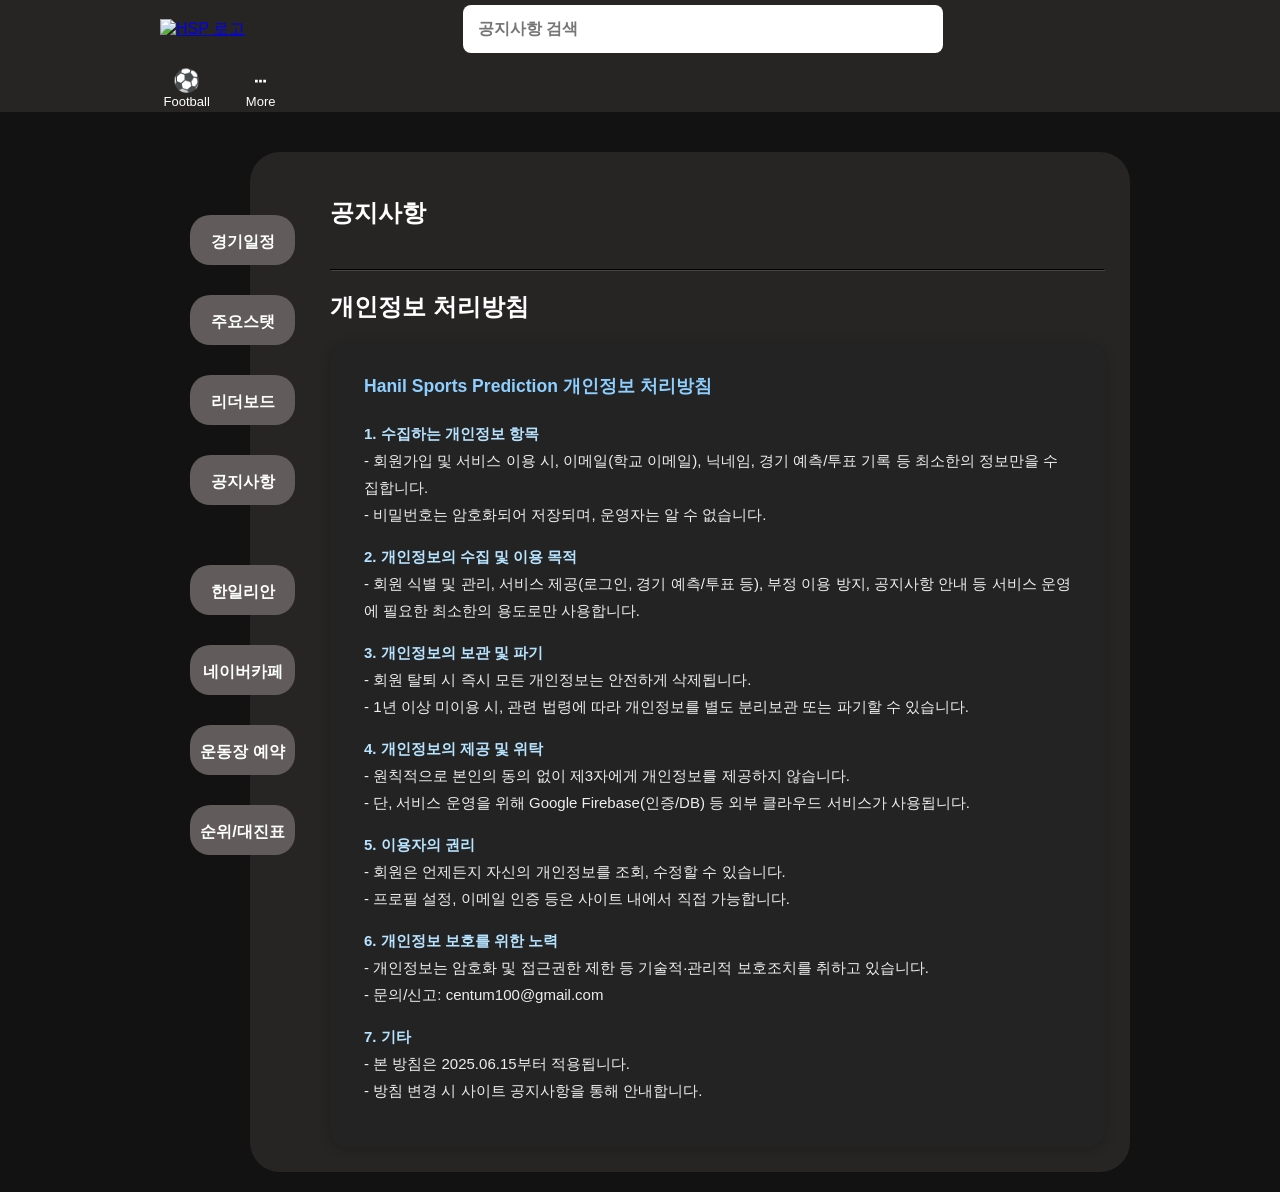
==== footer.html @ 28b59bea "Add files via upload" ====
<!DOCTYPE html>
<html lang="ko">
<head>
    <meta charset="UTF-8">
    <meta name="viewport" content="width=device-width, initial-scale=1.0">
    <title>Hanil Sports Prediction - 공지사항</title>
    <link rel="stylesheet" href="base.css">
    <link rel="stylesheet" href="matches.css">
    <link rel="stylesheet" href="features.css">
    <link rel="stylesheet" href="modal.css">
    <link rel="stylesheet" href="notice.css">
    <link rel="icon" href="https://i.imgur.com/Lu3D6Qb.png"/>
    
<!-- Firebase SDK CDN -->
<script type="module">
  import {
    initializeApp
  } from 'https://www.gstatic.com/firebasejs/10.7.1/firebase-app.js';
  
  import {
    getAuth, createUserWithEmailAndPassword, signInWithEmailAndPassword,
    signOut, onAuthStateChanged, updateProfile, sendEmailVerification,
    sendPasswordResetEmail 
  } from 'https://www.gstatic.com/firebasejs/10.7.1/firebase-auth.js';

  import {
    getFirestore,
    doc, setDoc, getDoc, onSnapshot,
    collection, query, where, getDocs
  } from 'https://www.gstatic.com/firebasejs/10.7.1/firebase-firestore.js';

  window.firebase = {
    initializeApp,
    getAuth,
    createUserWithEmailAndPassword,
    signInWithEmailAndPassword,
    signOut,
    onAuthStateChanged,
    sendEmailVerification,
    sendPasswordResetEmail, 
    updateProfile,
    getFirestore,
    doc,
    setDoc,
    getDoc,
    collection,
    query,
    where,
    getDocs,
    onSnapshot
  };
</script>
</head>
    
<body>
    <header class="navbar">
        <a href="index.html" class="logo">
            <img src="https://i.imgur.com/2cOnCSN.png" alt="HSP 로고" class="logo-img">
        </a>
        <div class="navbar-center">
            <button id="adminWriteBtn" class="admin-write-btn">공지 작성</button>
            <input type="text" class="search-bar" placeholder="공지사항 검색">
            <div id="profile-box"></div>
        </div>
    </header>

    <nav class="sports-navbar">
        <a class="sports-link" href="index.html">
            <span class="sports-icon">⚽</span>
            Football
        </a>
        <a class="sports-link" href="#" id="moreLink">
            <span class="sports-icon">⋯</span>
            More
        </a>
    </nav>

    <div id="moreModal" class="modal">
        <div class="modal-content">
            <span class="close" id="closeMoreModal">&times;</span>
            <p>더 많은 종목을 추가할 예정입니다</p>
        </div>
    </div>

    <div class="sidebar_1">
        <a href="schedule.html"><h3>경기일정</h3></a>
    </div>

    <div class="sidebar_2">
        <a href="stats.html"><h3>주요스탯</h3></a>
    </div>

    <div class="sidebar_3">
        <a href="leaderboard.html"><h3>리더보드</h3></a>
    </div>

    <div class="sidebar_4">
        <a href="notice.html"><h3>공지사항</h3></a>
    </div>

    <div class="sidebar_5">
        <a href="https://www.hanilians.xyz/"><h3>한일리안</h3></a>
    </div>

    <div class="sidebar_6">
        <a href="https://cafe.naver.com/browns28nd"><h3>네이버카페</h3></a>
    </div>

    <div class="sidebar_7">
        <a href="https://docs.google.com/spreadsheets/d/1R76vC2ENUroEGxSKp9Sx7zwIBLK0iId21OMkAElJoX0/edit?gid=0#gid=0"><h3>운동장 예약</h3></a>
    </div>

    <div class="sidebar_8">
        <a href="standing_table.html"><h3>순위/대진표</h3></a>
    </div>

    <main>
        <section class="main">
            <h2>공지사항</h2>
            <div class="notice-list" id="noticeList">
                <!-- 공지사항이 여기에 표시됩니다 -->
            </div>
            <hr>
            <h2 id="privacy-policy-title">개인정보 처리방침</h2>
            <div class="privacy-policy" id="privacyPolicy">
                <h3 style="color:#8ecfff;">Hanil Sports Prediction 개인정보 처리방침</h3>
                <p>
                    <strong>1. 수집하는 개인정보 항목</strong><br>
                    - 회원가입 및 서비스 이용 시, 이메일(학교 이메일), 닉네임, 경기 예측/투표 기록 등 최소한의 정보만을 수집합니다.<br>
                    - 비밀번호는 암호화되어 저장되며, 운영자는 알 수 없습니다.
                </p>
                <p>
                    <strong>2. 개인정보의 수집 및 이용 목적</strong><br>
                    - 회원 식별 및 관리, 서비스 제공(로그인, 경기 예측/투표 등), 부정 이용 방지, 공지사항 안내 등 서비스 운영에 필요한 최소한의 용도로만 사용합니다.
                </p>
                <p>
                    <strong>3. 개인정보의 보관 및 파기</strong><br>
                    - 회원 탈퇴 시 즉시 모든 개인정보는 안전하게 삭제됩니다.<br>
                    - 1년 이상 미이용 시, 관련 법령에 따라 개인정보를 별도 분리보관 또는 파기할 수 있습니다.
                </p>
                <p>
                    <strong>4. 개인정보의 제공 및 위탁</strong><br>
                    - 원칙적으로 본인의 동의 없이 제3자에게 개인정보를 제공하지 않습니다.<br>
                    - 단, 서비스 운영을 위해 Google Firebase(인증/DB) 등 외부 클라우드 서비스가 사용됩니다.
                </p>
                <p>
                    <strong>5. 이용자의 권리</strong><br>
                    - 회원은 언제든지 자신의 개인정보를 조회, 수정할 수 있습니다.<br>
                    - 프로필 설정, 이메일 인증 등은 사이트 내에서 직접 가능합니다.
                </p>
                <p>
                    <strong>6. 개인정보 보호를 위한 노력</strong><br>
                    - 개인정보는 암호화 및 접근권한 제한 등 기술적·관리적 보호조치를 취하고 있습니다.<br>
                    - 문의/신고: centum100@gmail.com
                </p>
                <p>
                    <strong>7. 기타</strong><br>
                    - 본 방침은 2025.06.15부터 적용됩니다.<br>
                    - 방침 변경 시 사이트 공지사항을 통해 안내합니다.
                </p>
            </div>
        </section>
    </main>

      <!-- 로그인 모달 -->
    <div id="loginModal" class="auth-modal" style="display: none;">
       <div class="auth-modal-content">
         <span class="auth-modal-close" id="closeLoginModal">&times;</span>
         <h2 style="margin-bottom: 24px;">로그인</h2>
         <div class="auth-form">
           <input id="loginEmail" type="email" placeholder="아이디(이메일)" autocomplete="username" name="email" />
           <input id="loginPassword" type="password" placeholder="비밀번호" autocomplete="current-password" name="password" />
           <button id="doLogin" class="auth-btn login-btn" style="width: 100%; margin: 12px 0;">로그인</button>
         </div>
        <div style="display: flex; justify-content: space-between; margin-top: 10px;">
          <a href="#" id="openSignupLink" style="color: #2051ff; font-size: 15px; text-decoration: underline;">가입하기</a>
          <a href="#" id="openPasswordResetLink" style="color: #2051ff; font-size: 15px;">비밀번호를 잊어버리셨나요?</a>
        </div>
       </div>
    </div>

    <!-- 회원가입 모달 -->
    <div id="signupModal" class="auth-modal" style="display: none;">
       <div class="auth-modal-content">
         <span class="auth-modal-close" id="closeSignupModal">&times;</span>
         <h2 style="margin-bottom: 24px;">회원가입</h2>
         <div class="auth-form">
           <input id="signupEmail" type="email" placeholder="이메일 (@hanilgo.cnehs.kr)" name="email" />
           <input id="signupPassword" type="password" placeholder="비밀번호 (6자 이상)" name="password" />
           <button id="openProfileModalBtn" class="auth-btn signup-btn" style="width: 100%; margin: 12px 0;">다음</button>
         </div>
         <div style="display: flex; justify-content: flex-end; margin-top: 10px;">
           <a href="#" id="backToLoginLink" style="color: #2051ff; font-size: 15px; text-decoration: underline;">로그인으로 돌아가기</a>
         </div>
       </div>
    </div>

    <!-- 프로필 모달 (회원가입 완료용) -->
    <div id="profileModal" class="auth-modal" style="display: none;">
        <div class="auth-modal-content">
            <span class="auth-modal-close" id="closeProfileModal">&times;</span>
            <h2 style="margin-bottom: 24px;">프로필 설정</h2>
            <div class="auth-form">
                <p style="color: #666; margin-bottom: 16px; font-size: 14px;">
                    닉네임을 설정해주세요. (2-20자)
                </p>
                <input id="nickname" type="text" placeholder="닉네임 입력" maxlength="20" />
                
                <!-- 버튼들 -->
                <div class="modal-buttons" style="display: flex; gap: 10px; margin-top: 20px;">
                    <button id="saveProfileBtn" class="auth-btn" style="flex: 1;">저장하고 가입</button>
                    <button id="checkVerificationBtn" class="auth-btn" style="flex: 1; display: none;">이메일 인증 확인</button>
                </div>
            </div>
        </div>
    </div>

    <!-- 비밀번호 재설정 모달 -->
    <div id="passwordResetModal" class="auth-modal" style="display: none;">
      <div class="auth-modal-content">
        <span class="auth-modal-close" id="closePasswordResetModal">&times;</span>
        <h2 style="margin-bottom: 24px;">비밀번호 재설정</h2>
        <div class="auth-form" id="passwordResetForm">
          <p style="color: #666; margin-bottom: 16px; font-size: 14px;">
            가입할 때 사용한 이메일 주소를 입력하면 비밀번호 재설정 링크를 보내드립니다.
          </p>
          <input id="resetEmail" type="email" placeholder="이메일 주소 입력" name="resetEmail" />
          <button id="sendResetEmailBtn" class="auth-btn" style="width: 100%; margin: 12px 0;">
            비밀번호 재설정 이메일 보내기
          </button>
        </div>
        <div style="display: flex; justify-content: flex-end; margin-top: 10px;">
          <a href="#" id="backToLoginFromReset" style="color: #2051ff; font-size: 15px; text-decoration: underline;">로그인으로 돌아가기</a>
        </div>
      </div>
    </div>

    <!-- 닉네임 변경 모달 -->
    <div id="profileEditModal" class="profile-edit-modal" style="display: none;">
        <div class="profile-edit-modal-content">
            <span class="profile-edit-modal-close" id="closeProfileEditModal">&times;</span>
            <h2>프로필 편집</h2>
            
            <!-- 현재 프로필 정보 표시 -->
            <div class="current-profile-info">
                <img id="currentProfileImage" src="" alt="현재 프로필 이미지">
                <div class="current-nickname" id="currentNickname"></div>
                <div class="current-email" id="currentEmail"></div>
            </div>
            
            <!-- 편집 폼 -->
            <div class="edit-form">
                <label for="newNickname">새 닉네임</label>
                <input 
                    id="newNickname" 
                    type="text" 
                    placeholder="새 닉네임 입력 (2-20자)" 
                    maxlength="20"
                />
                
                <div class="edit-buttons">
                    <button id="saveNicknameBtn" class="edit-btn save-btn">저장</button>
                    <button id="cancelEditBtn" class="edit-btn cancel-btn">취소</button>
                </div>
                
                <div id="editSuccessMessage" class="success-message" style="display: none;">
                    닉네임이 성공적으로 변경되었습니다!
                </div>
            </div>
        </div>
    </div>
            


    <!-- 스크립트는 Firebase SDK 로드 후에 실행 -->
    <script type="module" src="auth.js"></script>
    <script src="matchData.js"></script>
    <script src="script.js"></script>
    <script src="admin-controller.js"></script>
</body>
</html>
---- base.css ----
/* ============== 1. 기본 설정 ============== */
body {
  background-color: #121212;
  color: white;
  font-family: Arial, sans-serif;
  margin: 0;
  padding: 0;
}

/* ============== 2. 네비게이션 바 ============== */
.navbar {
  display: flex;
  justify-content: flex-start;
  align-items: center;
  padding: 5px 40px;
  background-color: #272424;
  border-radius: 1px;
  position: relative;
}

.logo-img {
  height: 60px;
  margin-right: 20px;
  vertical-align: middle;
  margin-left: 120px;
}

.navbar-center {
  display: flex;
  align-items: center;
  justify-content: center;
  flex: 1;
  gap: 100px; /* 원하면 조정 */
}

.search-bar {
  flex-grow: 1;
  min-width: 200px;
  max-width: 450px; /* 원하면 최대폭 제한 */
  padding: 15px;
  border-radius: 8px;
  border: none;
  font-weight: bold;
  font-size: 16px;
  margin: 0;
}

#profile-box {
  margin-left: 0;
}

@media (max-width: 1024px) {
  .navbar {
    padding: 5px 10px;
  }
  .logo-img {
    margin-right: 12px;
  }
  .navbar-center {
    gap: 30px;
  }
  .search-bar {
    width: 190px;
    font-size: 14px;
    padding: 10px;
  }
}
@media (max-width: 768px) {
  .navbar {
    flex-direction: column;
    align-items: stretch;
    padding: 5px;
    gap: 8px;
  }
  .navbar-center {
    justify-content: stretch;
    gap: 8px;
    width: 100%;
  }
  .search-bar {
    width: 100%;
    min-width: 0;
    margin-top: 0;
  }
}

/* ============== 3. 메인 레이아웃 ============== */
main {
  display: flex;
  padding: 40px 20px 20px 20px; /* 상단 패딩을 0으로 */
  gap: 20px;
  min-height: 750px;
}

/* ============== 4. 사이드바 영역 ============== */
.sidebar_1, .sidebar_2, .sidebar_3, .sidebar_4, .sidebar_5, .sidebar_6, .sidebar_7, .sidebar_8 {
  background-color: #615b5b;
  height: 50px;
  width: 105px;
  border-radius: 20px;
  text-align: center;
  line-height: 20px;
  font-size: 14px;
}

.sidebar_1 a, .sidebar_2 a, .sidebar_3 a, .sidebar_4 a, .sidebar_5 a, .sidebar_6 a, .sidebar_7 a, .sidebar_8 a {
  text-decoration: none;
  color: white;
}

.sidebar_1 {
  position: absolute;
  top: 215px;
  left: 190px;
}

.sidebar_1 a:hover, .sidebar_2 a:hover, .sidebar_3 a:hover, .sidebar_4 a:hover, .sidebar_5 a:hover, .sidebar_6 a:hover, .sidebar_7 a:hover, .sidebar_8 a:hover {
  color: #7699b6 ;
  text-decoration: underline;
}

.sidebar_2 {
  position: absolute;
  top: 295px;
  left: 190px;
}

.sidebar_3 {
  position: absolute;
  top: 375px;
  left:190px;
}

.sidebar_4 {
  position: absolute;
  top: 455px;
  left: 190px;
}

.sidebar_5 {
  position: absolute;
  top: 565px;
  left: 190px
}

.sidebar_6 {
  position: absolute;
  top: 645px;
  left: 190px;
}

.sidebar_7 {
  position: absolute;
  top: 725px;
  left:190px;
}

.sidebar_8 {
  position: absolute;
  top: 805px;
  left: 190px;
}


/* ============== 5. 메인 콘텐츠 영역 ============== */
.main {
  flex: 1;
  background-color: #272424;
  padding: 25px;
  border-radius: 30px;
  margin-right: 130px;
  margin-left: 230px;
  padding-left: 80px;
}

.main h2 {
  margin-bottom: 10px;
}

.main hr {
  margin: 10px 0 20px 0;
  border-color: #444;
}


/* ============== 18. 반응형 디자인 ============== */
@media (max-width: 1024px) {
  .search-bar {
    margin-left: 20px;
    margin-right: 150px;
  }
  
  main {
    flex-direction: column;
    margin-right: 0;
  }
  
}

@media (max-width: 768px) {
  .navbar {
    flex-wrap: wrap;
  }
  
  .logo {
    width: 100%;
    margin-bottom: 10px;
  }
  
  .search-bar {
    margin-left: 0;
    margin-right: 0;
    order: 2;
    width: 100%;
    margin-top: 10px;
  }
  
  .login, .logout, .add-match {
    position: static;
    margin-left: 10px;
  }
  
  
  main {
    margin-right: 0;
  }
  
  .match-score {
    flex-direction: column;
    gap: 20px;
  }
  
  .score-display {
    margin: 15px 0;
  }
}

/* ============== 19. 폰트 디자인 ============== */
.OtherService {
  font-weight: bold;
  font-style: italic;
  font-size: 14px;
}

.h_class {text-align: center;}

.arrow {
  display: inline-block; /* 줄바꿈 방지 */
  vertical-align: middle; /* 글자 기준 정렬 */
  width: 0;
  height: 0;
  margin-left: 6px; /* 간격 */
  border-top: 6px solid transparent;
  border-bottom: 6px solid transparent;
  border-left: 8px solid #aaa; /* 회색 화살표 */
}

/* ============== 기타 ============*/

.center-image {
  display: block;
  margin: 0 auto;
  }

  .sports-navbar {
    display: flex;
    align-items: flex-end;
    padding-left: 12vw;         /* ← 원하는 만큼 조정! */
    height: 54px;
    background-color: #272424;
    gap: 16px; 
  }
  .sports-navbar .sports-link {
    display: flex;
    flex-direction: column;
    align-items: center;
    text-decoration: none;
    color: #fff;
    font-size: 13px;
    padding: 8px 10px 3px 10px;
    position: relative;
    transition: background 0.2s;
    border-radius: 6px 6px 0 0;
  }
  .sports-navbar .sports-link:hover {
    background: #212f8d;
  }
  .sports-navbar .sports-icon {
    font-size: 22px;
  }

  .modal {
    display: none;
    position: fixed;
    z-index: 9999;
    left: 0; top: 0; width: 100vw; height: 100vh;
    background: rgba(0,0,0,0.4);
    font-weight: bold;
  }
  .modal-content {
    background: #fff;
    color: #222;
    margin: 15% auto;
    padding: 30px 40px;
    border-radius: 10px;
    width: 300px;
    text-align: center;
    position: relative;
    box-shadow: 0 2px 18px #0005;
  }
  .close {
    position: absolute;
    right: 18px;
    top: 8px;
    font-size: 22px;
    color: #888;
    cursor: pointer;
  }
/* ============== 20. 페이지네이션 ============== */
.pagination {
  display: flex;
  justify-content: space-between;
  align-items: center;
  gap: 60px;
  margin-bottom: 30px;
}

.pagination-btn {
  color: #2051ff;
  border: 1px solid #2051ff;
  background: white;
  border-radius: 6px;
  padding: 8px 16px;
  cursor: pointer;
  font-weight: bold;
  display: flex;
  align-items: center;
  gap: 8px;
  font-size: 16px;
  transition: background 0.2s;
}

.pagination-btn:disabled {
  color: #aaa;
  border-color: #aaa;
  cursor: not-allowed;
}

/* 테이블 표 */

/* 2x2 배치를 위한 추가 스타일 */
.group-tables {
  display: grid;
  grid-template-columns: repeat(2, 1fr);
  grid-template-rows: repeat(2, 1fr);
  gap: 40px 50px; /* 행, 열 간격 */
  justify-items: center;
  margin-top: 10px;
  width: 100%;
  max-width: 900px;
  margin-left: auto;
  margin-right: auto;
}
.group-table-container {
  min-width: 340px;
  min-height: 210px;
  background: #444;
  border-radius: 14px;
  padding: 18px 14px 10px 14px;
  box-shadow: 0 2px 10px rgba(30, 58, 138, 0.09);
  margin-bottom: 0;
  display: flex;
  flex-direction: column;
  justify-content: flex-start;
}

.group-table-container h3 {
  color: #3da5ff;
  text-align: center;
  margin-bottom: 8px;
  font-size: 19px;
  letter-spacing: 2px;
}

.group-table-container table {
  width: 100%;
  font-size: 15px;
  margin: 0;
  border-collapse: collapse;
  background: transparent;
}

.group-table-container th,
.group-table-container td {
  font-size: 15px;
  padding: 10px 6px;
  color: #fff;              
  text-align: center;
  background: transparent;
}

.group-table-container th {
  font-weight: bold;
  border-bottom: 2px solid #3da5ff;
  color: #3da5ff;
  background: transparent;
}

.group-table-container tr:not(:last-child) td {
  border-bottom: 1px solid #555;
}

/* 반응형: 모바일에서는 1열로 */
@media (max-width: 900px) {
  .group-tables {
    grid-template-columns: 1fr;
    grid-template-rows: none;
    gap: 28px 0;
  }
  .group-table-container {
    min-width: 0;
    width: 90vw;
    max-width: 420px;
  }
}

/* ============== bracket ============== */

.bracket-container {
  display: flex;
  gap: 40px;
  padding: 20px;
  background: #444;
  justify-content: center;
  border-radius: 30px;
}
.stage {
  min-width: 180px;
}
.stage-title {
  font-weight: bold;
  text-align: center;
  margin-bottom: 10px;
}
.match {
  background: #111111;
  border-radius: 8px;
  box-shadow: 0 2px 6px #0001;
  margin-bottom: 18px;
  padding: 6px 10px;
  min-height: 48px;
  display: flex;
  flex-direction: column;
  justify-content: center;
}
.team_table {
  display: flex;
  justify-content: space-between;
  align-items: center;
  font-size: 15px;
  margin: 2px 0;
}
.winner {
  font-weight: bold;
  color: #249e14;
}
.final {
  background: #ffe480;
  border-radius: 3px;
  padding: 1px 4px;
  display: inline-block;
  font-size: 13px;
  margin-top: 4px;
}
.final-match {
  border: 2px solid #ffd700;
}
.vs {
  text-align: center;
  font-weight: bold;
  margin: 5px 0;
}
.date-info {
  color: #888;
  font-size: 11px;
  margin-top: 2px;
  text-align: right;
}

/* */
.stage {
  position: relative;
}

.match_table {
  position: relative;
  margin-bottom: 30px;
  background-color: #2a2a2a;
  border-radius: 10px;
  padding: 15px;
  transition: all 0.3s ease;
  cursor: pointer;
}

.match_table:hover {
  background-color: #333;
  transform: translateY(-2px);
  box-shadow: 0 5px 15px rgba(0, 0, 0, 0.3);
}

/* 개인정보 처리방침 영역 스타일 (다크 모드 기본) */
.privacy-policy {
  background-color: #232323;
  color: #eee;
  padding: 28px 34px;
  border-radius: 18px;
  margin-top: 20px;
  max-width: 800px;
  font-size: 15px;
  line-height: 1.8;
  box-shadow: 0 2px 12px #0003;
}

.privacy-policy h3 {
  color: #8ecfff;
  margin-top: 0;
  margin-bottom: 18px;
}

.privacy-policy strong {
  color: #b6e3ff;
  font-weight: bold;
}

@media (max-width: 900px) {
  .privacy-policy {
    padding: 16px 8vw;
    font-size: 14px;
  }
}

@media (max-width: 600px) {
  .privacy-policy {
    padding: 10px 2vw;
    border-radius: 10px;
    font-size: 13px;
  }
  .privacy-policy h3 {
    font-size: 17px;
  }
}

/* 라이트 모드 지원 */
body.light-mode .privacy-policy {
  background-color: #f9fafd;
  color: #222;
  box-shadow: 0 2px 14px #b3d2ff33;
  border: 1px solid #ddefff;
}

body.light-mode .privacy-policy h3 {
  color: #2051ff;
}

body.light-mode .privacy-policy strong {
  color: #2051ff;
}

/* 푸터 스타일 (개인정보 처리방침 링크만!) */
.custom-footer {
  width: 100%;
  margin: 0 auto;
  padding: 26px 0 14px 0;
  background: none;
  text-align: center;
  font-size: 15px;
  box-sizing: border-box;
}

.footer-link {
  color: #4e4b4b;
  font-weight: 600;
  text-decoration: none;
  transition: color .18s;
  cursor: pointer;
  font-family: 'Pretendard', 'Arial', sans-serif;
}

.footer-link:hover,
.footer-link:focus {
  color: #1e45f1;
  text-decoration: underline;
}

@media (max-width: 600px) {
  .custom-footer {
    font-size: 13px;
    padding: 13px 0 7px 0;
  }
}

/* 라이트 모드 지원 */
body.light-mode .custom-footer {
  background: none;
}

body.light-mode .footer-link {
  color: #333;
}

body.light-mode .footer-link:hover,
body.light-mode .footer-link:focus {
  color: #2051ff;
}

/* --- 기존 스타일 유지 --- */

/* --------- 탭 영역 --------- */
.tab-container {
  margin-top: 28px;
}
.tabs {
  display: flex;
  gap: 10px;
  border-bottom: 2px solid #444;
}
body.light-mode .tabs { border-bottom: 2px solid #b8d1fa; }
.tab {
  padding: 10px 24px;
  cursor: pointer;
  font-weight: bold;
  color: #a8b8d8;
  border-radius: 10px 10px 0 0;
  background: none;
  border: none;
  transition: background 0.18s, color 0.18s;
}
.tab.active {
  color: #2051ff;
  background: #232a3c;
  border-bottom: 2px solid #2051ff;
}
body.light-mode .tab { color: #2051ff99; }
body.light-mode .tab.active {
  color: #2051ff;
  background: #f1f6ff;
  border-bottom: 2px solid #2051ff;
}
.tab-content {
  padding: 22px 0 0 0;
  display: none;
  animation: fadeInTab 0.5s;
}
.tab-content.active {
  display: block;
}
@keyframes fadeInTab {
  from { opacity: 0; transform: translateY(16px);}
  to { opacity: 1; transform: translateY(0);}
}

/* ============== 개선된 라인업 영역 ============== */

/* 라인업 전체 컨테이너 */
.lineup-field {
  position: relative;
  width: 100%;
  max-width: 900px; /* 더 넓게 */
  margin: 20px auto;
  padding: 0;
  background: linear-gradient(135deg, #1a2332 0%, #2d3748 100%);
  border-radius: 20px;
  border: 2px solid #4a5568;
  overflow: hidden;
  box-shadow: 0 8px 32px rgba(0, 0, 0, 0.3);
}

/* 라이트 모드 */
body.light-mode .lineup-field {
  background: linear-gradient(135deg, #f7fafc 0%, #edf2f7 100%);
  border: 2px solid #cbd5e0;
  box-shadow: 0 8px 32px rgba(0, 0, 0, 0.1);
}

/* 축구장 배경 패턴 */
.lineup-bg {
  position: absolute;
  top: 0;
  left: 0;
  width: 100%;
  height: 100%;
  background: 
    linear-gradient(90deg, transparent 49%, rgba(255,255,255,0.1) 50%, transparent 51%),
    radial-gradient(circle at 50% 50%, transparent 60px, rgba(255,255,255,0.05) 61px, transparent 62px);
  z-index: 1;
  pointer-events: none;
}

body.light-mode .lineup-bg {
  background: 
    linear-gradient(90deg, transparent 49%, rgba(0,0,0,0.05) 50%, transparent 51%),
    radial-gradient(circle at 50% 50%, transparent 60px, rgba(0,0,0,0.03) 61px, transparent 62px);
}

/* 팀별 라인업 컨테이너 */
.lineup-sides {
  position: relative;
  display: flex;
  justify-content: space-between;
  align-items: stretch;
  padding: 30px 20px;
  min-height: 350px; /* 높이 증가 */
  z-index: 2;
  gap: 80px; /* 적절한 간격 */
}

/* 각 팀 라인업 */
.lineup-team {
  flex: 1;
  max-width: 380px; /* 최대 너비 설정 */
  background: rgba(26, 32, 44, 0.85);
  backdrop-filter: blur(10px);
  border-radius: 16px;
  padding: 20px 16px;
  border: 1px solid rgba(255, 255, 255, 0.1);
  box-shadow: 0 4px 20px rgba(0, 0, 0, 0.2);
  transition: all 0.3s ease;
}

.lineup-team:hover {
  transform: translateY(-2px);
  box-shadow: 0 8px 30px rgba(0, 0, 0, 0.3);
}

body.light-mode .lineup-team {
  background: rgba(255, 255, 255, 0.9);
  border: 1px solid rgba(0, 0, 0, 0.1);
  box-shadow: 0 4px 20px rgba(0, 0, 0, 0.05);
}

body.light-mode .lineup-team:hover {
  box-shadow: 0 8px 30px rgba(0, 0, 0, 0.1);
}

/* 학년별 그룹 */
.lineup-group {
  display: flex;
  align-items: flex-start; /* 상단 정렬로 변경 */
  margin-bottom: 18px; /* 간격 조정 */
  gap: 12px;
  flex-wrap: wrap; /* 줄바꿈 허용 */
}

.lineup-group:last-child {
  margin-bottom: 0;
}

/* 포지션 라벨 (학년) */
.position-label {
  font-size: 13px;
  font-weight: bold;
  color: #63b3ed;
  padding: 6px 12px;
  background: rgba(99, 179, 237, 0.1);
  border-radius: 20px;
  text-align: center;
  border: 1px solid rgba(99, 179, 237, 0.3);
  letter-spacing: 0.5px;
  white-space: nowrap; /* 라벨 줄바꿈 방지 */
  flex-shrink: 0; /* 축소 방지 */
  min-width: 45px; /* 최소 너비 */
}

body.light-mode .position-label {
  color: #2b6cb0;
  background: rgba(43, 108, 176, 0.1);
  border: 1px solid rgba(43, 108, 176, 0.2);
}

/* 선수들 컨테이너 */
.players-container {
  display: grid;
  grid-template-columns: repeat(auto-fit, minmax(70px, 1fr)); /* 그리드 사용 */
  gap: 6px;
  flex: 1;
  max-width: 100%;
}

/* 7개 이상일 때 더 조밀하게 */
.players-container:has(.player:nth-child(7)) {
  grid-template-columns: repeat(auto-fit, minmax(60px, 1fr));
  gap: 4px;
}

/* 개별 선수 */
.player {
  background: linear-gradient(135deg, #4299e1 0%, #3182ce 100%);
  color: white;
  padding: 6px 10px; /* 패딩 축소 */
  border-radius: 20px; /* 모서리 덜 둥글게 */
  font-size: 12px; /* 폰트 크기 축소 */
  font-weight: 600;
  text-shadow: 0 1px 2px rgba(0, 0, 0, 0.2);
  box-shadow: 0 2px 8px rgba(66, 153, 225, 0.3);
  transition: all 0.2s ease;
  cursor: default;
  border: 1px solid rgba(255, 255, 255, 0.2);
  position: relative;
  overflow: hidden;
  text-align: center;
  white-space: nowrap; /* 텍스트 줄바꿈 방지 */
  text-overflow: ellipsis; /* 길면 ... 표시 */
  min-width: 0; /* flexbox에서 텍스트 축소 허용 */
}

.player::before {
  content: '';
  position: absolute;
  top: 0;
  left: -100%;
  width: 100%;
  height: 100%;
  background: linear-gradient(90deg, transparent, rgba(255,255,255,0.2), transparent);
  transition: left 0.5s ease;
}

.player:hover {
  transform: translateY(-1px);
  box-shadow: 0 4px 12px rgba(66, 153, 225, 0.4);
}

.player:hover::before {
  left: 100%;
}

body.light-mode .player {
  background: linear-gradient(135deg, #2b6cb0 0%, #2c5282 100%);
  box-shadow: 0 2px 8px rgba(43, 108, 176, 0.2);
}

body.light-mode .player:hover {
  box-shadow: 0 4px 12px rgba(43, 108, 176, 0.3);
}

/* VS 라벨 */
.vs-label {
  position: absolute;
  top: 50%;
  left: 50%;
  transform: translate(-50%, -50%);
  font-size: 24px;
  font-weight: bold;
  color: #e2e8f0;
  background: rgba(26, 32, 44, 0.9);
  padding: 12px 20px;
  border-radius: 50px;
  border: 2px solid #4a5568;
  box-shadow: 0 4px 20px rgba(0, 0, 0, 0.3);
  letter-spacing: 2px;
  z-index: 3;
  backdrop-filter: blur(10px);
}

body.light-mode .vs-label {
  color: #2d3748;
  background: rgba(255, 255, 255, 0.95);
  border: 2px solid #cbd5e0;
  box-shadow: 0 4px 20px rgba(0, 0, 0, 0.1);
}

/* 팀별 구분을 위한 추가 스타일 */
.lineup-team.lineup-home {
  border-left: 4px solid #48bb78;
}

.lineup-team.lineup-away {
  border-right: 4px solid #ed8936;
}

.lineup-home .position-label {
  color: #48bb78;
  background: rgba(72, 187, 120, 0.1);
  border-color: rgba(72, 187, 120, 0.3);
}

.lineup-away .position-label {
  color: #ed8936;
  background: rgba(237, 131, 54, 0.1);
  border-color: rgba(237, 131, 54, 0.3);
}

.lineup-home .player {
  background: linear-gradient(135deg, #48bb78 0%, #38a169 100%);
  box-shadow: 0 2px 8px rgba(72, 187, 120, 0.3);
}

.lineup-away .player {
  background: linear-gradient(135deg, #ed8936 0%, #dd6b20 100%);
  box-shadow: 0 2px 8px rgba(237, 131, 54, 0.3);
}

.lineup-home .player:hover {
  box-shadow: 0 4px 12px rgba(72, 187, 120, 0.4);
}

.lineup-away .player:hover {
  box-shadow: 0 4px 12px rgba(237, 131, 54, 0.4);
}

/* 반응형 디자인 */
@media (max-width: 1024px) {
  .lineup-field {
    max-width: 95vw;
  }
  
  .lineup-sides {
    gap: 60px;
    padding: 25px 15px;
  }
  
  .lineup-team {
    max-width: 350px;
    padding: 18px 14px;
  }
  
  .players-container {
    grid-template-columns: repeat(auto-fit, minmax(65px, 1fr));
  }
  
  .players-container:has(.player:nth-child(7)) {
    grid-template-columns: repeat(auto-fit, minmax(55px, 1fr));
  }
}

@media (max-width: 768px) {
  .lineup-field {
    margin: 15px auto;
    max-width: 95vw;
  }
  
  .lineup-sides {
    flex-direction: column;
    gap: 20px;
    padding: 20px 15px;
    min-height: auto;
  }
  
  .lineup-team {
    max-width: 100%;
    padding: 16px 12px;
  }
  
  .vs-label {
    position: static;
    transform: none;
    align-self: center;
    font-size: 20px;
    padding: 8px 16px;
    margin: 10px 0;
    z-index: 1;
  }
  
  .lineup-group {
    flex-direction: column;
    align-items: flex-start;
    gap: 8px;
  }
  
  .players-container {
    grid-template-columns: repeat(auto-fit, minmax(80px, 1fr));
    width: 100%;
  }
  
  .players-container:has(.player:nth-child(7)) {
    grid-template-columns: repeat(auto-fit, minmax(70px, 1fr));
  }
  
  .position-label {
    font-size: 13px;
    padding: 5px 10px;
  }
  
  .player {
    font-size: 12px;
    padding: 6px 8px;
  }
}

@media (max-width: 480px) {
  .lineup-sides {
    padding: 15px 10px;
  }
  
  .lineup-team {
    padding: 12px 8px;
  }
  
  .players-container {
    grid-template-columns: repeat(auto-fit, minmax(70px, 1fr));
    gap: 4px;
  }
  
  .players-container:has(.player:nth-child(7)) {
    grid-template-columns: repeat(auto-fit, minmax(60px, 1fr));
    gap: 3px;
  }
  
  .player {
    font-size: 11px;
    padding: 5px 6px;
  }
  
  .vs-label {
    font-size: 18px;
    padding: 6px 14px;
  }
}

/* 빈 라인업 처리 */
.lineup-group:empty::after {
  content: '선수 정보 없음';
  color: #a0aec0;
  font-style: italic;
  font-size: 12px;
  text-align: center;
  padding: 10px;
  background: rgba(160, 174, 192, 0.1);
  border-radius: 8px;
}

body.light-mode .lineup-group:empty::after {
  color: #718096;
  background: rgba(113, 128, 150, 0.1);
}

/* 채팅창 UI */
.chat-content {
  width: 100%;
  max-width: 480px;
  margin: 0 auto;
  padding: 8px 0;
}

.chat-messages {
  height: 210px;
  background: var(--chat-bg, #161d2a);
  border-radius: 16px;
  overflow-y: auto;
  padding: 16px 16px;
  font-size: 15px;
  margin-bottom: 10px;
  display: flex;
  flex-direction: column;
  gap: 8px;
  box-shadow: 0 2px 8px #0002;
  border: 1px solid var(--chat-border, #27357a);
  transition: background 0.2s, border-color 0.2s;
}
.chat-msg {
  background: var(--bubble-bg, #2e3545);
  color: var(--bubble-color, #fff);
  padding: 10px 16px 16px 16px;
  border-radius: 18px 18px 18px 4px;
  max-width: 80%;
  margin-bottom: 2px;
  display: flex;
  flex-direction: column;
  align-items: flex-start;
  align-self: flex-start;
  word-break: break-word;
  box-shadow: 0 2px 8px #0001;
  position: relative;
  font-size: 15px;
  gap: 2px;
  transition: background 0.15s, color 0.15s;
}

.chat-msg.me {
  --bubble-bg: #2051ff;
  --bubble-color: #fff;
  align-self: flex-end;
  border-radius: 18px 18px 4px 18px;
  background: var(--bubble-bg);
  color: var(--bubble-color);
}
/* 닉네임, 메시지, 시간 */
.chat-nick {
  font-size: 12px;
  color: #7abfff;
  font-weight: bold;
  margin-bottom: 1px;
  letter-spacing: 0.2px;
}
body.light-mode .chat-nick { color: #2051ff; }

.chat-text {
  font-size: 15px;
  word-break: break-all;
  margin-bottom: 2px;
}

.chat-time {
  font-size: 11px;
  color: #b1c4e7;
  align-self: flex-end;
  margin-top: 2px;
}
body.light-mode .chat-time { color: #5571a2; }
.chat-form {
  display: flex;
  gap: 7px;
}
.chat-form {
  display: flex;
  gap: 7px;
  align-items: center;
}
#chatInput {
  flex: 1;
  padding: 10px 12px;
  border-radius: 8px;
  border: 1.5px solid #345ece;
  font-size: 15px;
  outline: none;
  background: #232d42;
  color: #fff;
  transition: background 0.15s, border-color 0.15s, color 0.15s;
}
#chatInput:focus {
  border-color: #2051ff;
  background: #19223a;
}
body.light-mode #chatInput {
  background: #fafdff;
  color: #222;
  border: 1.5px solid #b8d1fa;
}
body.light-mode #chatInput:focus {
  border-color: #2051ff;
  background: #eaf3fe;
}
#sendChatBtn {
  background: #2051ff;
  color: #fff;
  border: none;
  border-radius: 8px;
  padding: 10px 20px;
  cursor: pointer;
  font-size: 15px;
  font-weight: bold;
  transition: background 0.18s;
  box-shadow: 0 2px 8px #2051ff22;
}
#sendChatBtn:hover {
  background: #1537a6;
}
body.light-mode #sendChatBtn {
  background: #2051ff;
  color: #fff;
  box-shadow: 0 2px 10px #b3d2ff33;
}
.chat-login-notice {
  margin-top: 10px;
  text-align: center;
}
.chat-login-notice .login-btn {
  background: #2051ff;
  color: #fff;
  border: none;
  border-radius: 8px;
  padding: 8px 18px;
  font-weight: 600;
  cursor: pointer;
  box-shadow: 0 2px 8px #2051ff22;
}

@media (max-width: 700px) {
  .tab-content, .chat-content, .lineup-field { padding: 0; }
  .lineup-bg { height: 140px; }
  .chat-messages { height: 120px; font-size: 13px; }
  .tabs .tab { font-size: 14px; padding: 7px 8px; }
  .lineup-team { min-width: 80px; padding: 7px 4px; }
}


body.light-mode .chat-messages {
  --chat-bg: #f7faff;
  --chat-border: #b8d1fa;
  background: var(--chat-bg);
  border: 1px solid var(--chat-border);
  box-shadow: 0 2px 16px #b3d2ff33;
}

/* 라이트 모드 버블 */
body.light-mode .chat-msg {
  --bubble-bg: #e7f0ff;
  --bubble-color: #222;
  border: 1px solid #c1d3f7;
}
body.light-mode .chat-msg.me {
  --bubble-bg: #2051ff;
  --bubble-color: #fff;
}

/* 상단 공지사항 개선된 스타일 */
.top-notice {
  position: relative;
  width: 100%;
  background-color: rgb(26,83,228);
  color: white;
  padding: 10px 20px;
  z-index: 100;
  display: flex;
  justify-content: center;    /* ★ 가운데 정렬 */
  align-items: center;
  font-size: 14px;
  box-sizing: border-box; /* 패딩 포함한 너비 계산 */
  min-height: 44px; /* 최소 높이 설정 */
  flex-wrap: wrap; /* 작은 화면에서 줄바꿈 허용 */
  gap: 10px; /* 요소 간 간격 */
}

.notice-message {
  flex: 1;
  min-width: 200px; /* 최소 너비 설정 */
  font-weight: bold;
  justify-content: center;    /* ★ 가운데 정렬 */
  text-align: center;         /* 텍스트 가운데 정렬 */
  gap: 10px;                  /* 간격을 줄임 */
}

.notice-message a {
  color: #ffd9d9;
  text-decoration: underline;
  margin-left: 8px;           /* 간격을 줄임 */
  white-space: nowrap; /* 링크 텍스트 줄바꿈 방지 */
}

.close-notice {
  background: none;
  border: none;
  color: white;
  cursor: pointer;
  font-weight: bold;
  font-size: 16px;
  padding: 5px 8px;
  border-radius: 3px;
  transition: background-color 0.2s;
  flex-shrink: 0; /* 축소 방지 */
  min-width: 40px; /* 최소 너비 보장 */
  height: 30px; /* 고정 높이 */
  display: flex;
  align-items: center;
  justify-content: center;
}

.close-notice:hover {
  background-color: rgba(255, 255, 255, 0.1);
}

/* 태블릿 크기 */
@media (max-width: 768px) {
  .top-notice {
    padding: 8px 15px;
    font-size: 13px;
  }
  
  .notice-message {
    min-width: 150px;
  }
  
  .close-notice {
    font-size: 14px;
    min-width: 35px;
    height: 28px;
  }
}

/* 모바일 크기 */
@media (max-width: 480px) {
  .top-notice {
    padding: 6px 10px;
    font-size: 12px;
    min-height: 40px;
  }
  
  .notice-message {
    min-width: 120px;
    line-height: 1.3;
  }
  
  .notice-message a {
    margin-left: 3px;
  }
  
  .close-notice {
    font-size: 14px;
    min-width: 32px;
    height: 26px;
    padding: 3px 6px;
  }
}

/* 매우 작은 화면 */
@media (max-width: 320px) {
  .top-notice {
    padding: 5px 8px;
    font-size: 11px;
    gap: 5px;
  }
  
  .notice-message {
    min-width: 100px;
  }
  
  .close-notice {
    font-size: 12px;
    min-width: 28px;
    height: 24px;
  }
}

.top-notice {
  background: linear-gradient(90deg, #3da5ff 0%, #2051ff 100%);
  color: #fff;
  padding: 18px 30px 16px 34px;
  border-radius: 0 0 18px 18px;
  margin-bottom: 24px;
  font-size: 17px;
  box-shadow: 0 6px 20px #13357c22;
  position: relative;
  display: flex;
  align-items: center;
  justify-content: center;
  z-index: 100;
}

.notice-message {
  display: flex;
  align-items: center;
  gap: 22px;
  font-weight: 500;
  letter-spacing: 0.2px;
}

.notice-message a {
  background: #fff;
  color: #2051ff;
  border-radius: 16px;
  padding: 7px 18px;
  font-size: 15.5px;
  font-weight: bold;
  margin-left: 18px;
  box-shadow: 0 1px 6px #1643a022;
  text-decoration: none;
  transition: background 0.15s, color 0.15s, box-shadow 0.2s;
  border: none;
  display: inline-block;
}

.notice-message a:hover,
.notice-message a:focus {
  background: #2051ff;
  color: #fff;
  box-shadow: 0 2px 12px #2051ff55;
  text-decoration: underline;
}

.top-notice .close-notice {
  margin-left: 16px;               /* 간격을 줄임 */
  background: none;
  border: none;
  color: #fff;
  font-size: 16.5px;
  font-weight: bold;
  cursor: pointer;
  padding: 7px 14px;
  border-radius: 8px;
  transition: background 0.12s, color 0.12s;
}

.top-notice .close-notice:hover,
.top-notice .close-notice:focus {
  background: #fff3;
  color: #ffe480;
}

/* 모바일 대응 */
@media (max-width: 600px) {
  .top-notice {
    font-size: 14.5px;
    padding: 11px 6vw 10px 6vw;
    border-radius: 0 0 12px 12px;
    flex-direction: column;
    gap: 8px;
  }
  .notice-message {
    flex-direction: column;
    gap: 8px;
    text-align: center;
  }
  .top-notice .close-notice {
    margin-left: 0;
    margin-top: 5px;
    font-size: 15px;
    padding: 6px 14px;
  }
  .notice-message a {
    margin-left: 0;
    padding: 6px 16px;
    font-size: 14.5px;
  }
}

/* 프로필 편집 모달 스타일 추가 */
.profile-image-container {
    position: relative;
    display: inline-block;
    width: 120px;
    height: 120px;
    border-radius: 50%;
    overflow: hidden;
    cursor: pointer;
}

.profile-image-container:hover .image-overlay {
    opacity: 1;
}

.image-overlay {
    position: absolute;
    top: 0;
    left: 0;
    right: 0;
    bottom: 0;
    background: rgba(0, 0, 0, 0.5);
    display: flex;
    align-items: center;
    justify-content: center;
    opacity: 0;
    transition: opacity 0.3s ease;
}

.change-image-btn {
    background: #2051ff;
    color: white;
    border: none;
    padding: 8px 12px;
    border-radius: 4px;
    font-size: 12px;
    cursor: pointer;
    transition: background 0.3s ease;
}

.change-image-btn:hover {
    background: #1840cc;
}

.image-preview {
    width: 100px;
    height: 100px;
    border-radius: 50%;
    object-fit: cover;
    margin: 10px 0;
    border: 2px solid #ddd;
}

.cancel-image-btn {
    background: #ff4757;
    color: white;
    border: none;
    padding: 6px 12px;
    border-radius: 4px;
    font-size: 12px;
    cursor: pointer;
    margin-left: 10px;
}

.cancel-image-btn:hover {
    background: #ff3742;
}

.upload-progress {
    margin: 15px 0;
    text-align: center;
}

.progress-bar {
    width: 100%;
    height: 6px;
    background: #f0f0f0;
    border-radius: 3px;
    overflow: hidden;
    margin-bottom: 5px;
}

.progress-fill {
    height: 100%;
    background: #2051ff;
    width: 0%;
    transition: width 0.3s ease;
    border-radius: 3px;
}

.progress-text {
    font-size: 12px;
    color: #666;
}

/* 현재 프로필 이미지 스타일 */
#currentProfileImage {
    width: 120px;
    height: 120px;
    border-radius: 50%;
    object-fit: cover;
}
---- matches.css ----
/* ============== 6. 경기 목록 스타일 ============== */
.match-list {
  display: flex;
  flex-direction: column;
  gap: 15px;
  margin-bottom: 20px;
}

.match {
  background-color: #2a2a2a;
  border-radius: 10px;
  padding: 15px;
  transition: all 0.3s ease;
  cursor: pointer;
}

.match:hover {
  background-color: #333;
  transform: translateY(-2px);
  box-shadow: 0 5px 15px rgba(0, 0, 0, 0.3);
}

.match-info {
  display: flex;
  flex-direction: column;
  gap: 10px;
}

.match-date {
  font-size: 14px;
  color: #999;
}

.match-teams {
  display: flex;
  justify-content: space-between;
  align-items: center;
}

.team {
  font-weight: bold;
  flex: 1;
}

.home {
  text-align: right;
  padding-right: 15px;
}

.away {
  text-align: left;
  padding-left: 15px;
}

.score {
  font-size: 18px;
  font-weight: bold;
  color: #00bfff;
  min-width: 60px;
  text-align: center;
}

/* ============== 10. 경기 상세 정보 패널 ============== */
.match-details-panel {
  position: fixed;
  top: 50%;
  left: 50%;
  transform: translate(-50%, -50%) scale(0.9);
  background-color: #1e1e1e;
  border-radius: 15px;
  width: 80%;
  max-width: 800px;
  max-height: 80vh;
  overflow-y: auto;
  z-index: 1001;
  box-shadow: 0 10px 25px rgba(0, 0, 0, 0.5);
  opacity: 0;
  visibility: hidden;
  transition: all 0.3s ease;
}

.match-details-panel.active {
  opacity: 1;
  visibility: visible;
  transform: translate(-50%, -50%) scale(1);
}

.panel-header {
  display: flex;
  justify-content: space-between;
  align-items: center;
  padding: 15px 20px;
  border-bottom: 1px solid #333;
}

.panel-header h2 {
  margin: 0;
  font-size: 20px;
}

.close-panel {
  background: none;
  border: none;
  color: #999;
  font-size: 24px;
  cursor: pointer;
  transition: color 0.2s;
}

.close-panel:hover {
  color: white;
}

.panel-content {
  padding: 20px;
}

.overlay {
  position: fixed;
  top: 0;
  left: 0;
  width: 100%;
  height: 100%;
  background-color: rgba(0, 0, 0, 0.7);
  z-index: 1000;
  opacity: 0;
  visibility: hidden;
  transition: all 0.3s ease;
}

.overlay.active {
  opacity: 1;
  visibility: visible;
}

/* ============== 11. 경기 상세 정보 스타일 ============== */
.match-detail-header {
  display: flex;
  justify-content: space-between;
  margin-bottom: 20px;
}

.match-date, .match-league {
  color: #999;
  font-size: 14px;
}

.match-score {
  display: flex;
  justify-content: space-between;
  align-items: center;
  margin-bottom: 30px;
}

.team-info {
  display: flex;
  flex-direction: column;
  align-items: center;
  width: 150px;
}

.team-logo {
  width: 60px;
  height: 60px;
  background-color: #333;
  border-radius: 50%;
  display: flex;
  justify-content: center;
  align-items: center;
  font-size: 24px;
  font-weight: bold;
  margin-bottom: 10px;
}

.team-logo img {
  border-radius: 50%;
}

.team-name {
  font-size: 16px;
  font-weight: bold;
  text-align: center;
}

.score-display {
  font-size: 36px;
  font-weight: bold;
  color: #00bfff;
}

/* ============== 12. 통계 스타일 ============== */
.match-stats {
  margin: 30px 0;
}

.stat-row {
  display: flex;
  justify-content: space-between;
  align-items: center;
  margin-bottom: 5px;
}

.stat-value {
  width: 40px;
  text-align: center;
  font-weight: bold;
}

.stat-bar {
  flex: 1;
  height: 12px;
  margin: 0 15px;
  display: flex;
  border-radius: 6px;
  overflow: hidden;
}

.home-stat {
  background-color: #00bfff;
  height: 100%;
}

.away-stat {
  background-color: #ff4500;
  height: 100%;
}

.stat-label {
  text-align: center;
  color: #999;
  margin-bottom: 15px;
}

/* ============== 13. 탭 스타일 ============== */
.tab-container {
  margin-top: 30px;
}

.tabs {
  display: flex;
  border-bottom: 1px solid #333;
  margin-bottom: 20px;
}

.tab {
  padding: 10px 20px;
  cursor: pointer;
  border-bottom: 2px solid transparent;
  transition: all 0.2s;
}

.tab.active {
  border-bottom-color: #00bfff;
  color: #00bfff;
}

.tab-content {
  margin-top: 20px;
}

/* ============== 14. 이벤트 타임라인 스타일 ============== */
.event {
  display: flex;
  align-items: center;
  margin-bottom: 15px;
  padding-bottom: 15px;
  border-bottom: 1px solid #333;
}

.event-time {
  width: 30px;
  font-weight: bold;
  color: #999;
}

.event-icon {
  font-size: 20px;
  margin: 0 15px;
}

.event-info {
  flex: 1;
}

.player-name {
  font-weight: bold;
  margin-bottom: 5px;
}

.event-detail {
  color: #999;
  font-size: 14px;
}

/* ============== 16. 라인업 스타일 ============== */
.lineups-container {
  margin-top: 20px;
}

.lineups-teams {
  display: flex;
  gap: 20px;
}

.lineup-team {
  flex: 1;
  background-color: #222;
  border-radius: 10px;
  padding: 15px;
}

.lineup-team h3 {
  text-align: center;
  margin-bottom: 15px;
  padding-bottom: 5px;
  border-bottom: 1px solid #444;
}

.field-container {
  display: flex;
  flex-direction: column;
  gap: 15px;
}

.position-group {
  display: flex;
  gap: 10px;
}

.position-label {
  font-weight: bold;
  color: #999;
  width: 30px;
  text-align: center;
  padding-top: 10px;
}

.players-list {
  flex: 1;
  display: flex;
  flex-direction: column;
  gap: 8px;
}

.player {
  background-color: #333;
  padding: 8px 12px;
  border-radius: 5px;
  font-size: 14px;
}
---- features.css ----
/* ============== 9. 리더보드 스타일 ============== */
.leaderboard-list {
  list-style: none;
  padding: 0;
  margin-top: 20px;
  font-size: 16px;
}

.leaderboard-list li {
  padding: 8px 0;
  border-bottom: 1px solid #333;
}

/* ============== 15. 투표 및 예측 관련 스타일 ============== */
/* 투표 그래프 스타일 */
.voting-stats {
  margin: 15px 0;
}

.voting-stats .stat-row {
  display: flex;
  justify-content: space-between;
  align-items: center;
  margin-bottom: 10px;
}

.voting-stats .stat-bar {
  flex: 1;
  height: 24px;
  margin: 0 15px;
  display: flex;
  border-radius: 12px;
  overflow: hidden;
  background-color: #222;
}

.voting-stats .home-stat {
  background-color: #4CAF50;
  height: 100%;
}

.voting-stats .draw-stat {
  background-color: #c7c4c4;
  height: 100%;
}

.voting-stats .away-stat {
  background-color: #5C6BC0;
  height: 100%;
}

.voting-stats .stat-value {
  width: 40px;
  text-align: center;
  font-weight: bold;
  font-size: 14px;
}

.stat-labels {
  display: flex;
  justify-content: space-between;
  margin-top: 8px;
  font-size: 12px;
  color: #999;
}

.home-label {
  color: #4CAF50;
}

.draw-label {
  color: #9E9E9E;
}

.away-label {
  color: #5C6BC0;
}

/* 투표 그래프 애니메이션 */
.voting-stats .home-stat,
.voting-stats .draw-stat,
.voting-stats .away-stat {
  transition: width 0.8s ease-in-out;
}

/* 예측 버튼 */
.prediction-btns {
  display: flex;
  justify-content: center;
  gap: 15px;
  margin-top: 10px;
}

.prediction-btn {
  border: none;
  border-radius: 10px;
  padding: 10px 120px;
  font-size: 16px;
  font-weight: bold;
  cursor: pointer;
  transition: all 0.2s ease-in-out;
  color: #111;
  min-width: 80px;
  text-align: center;
}

.prediction-btn.home-win {
  background-color: #4CAF50;
}

.prediction-btn.draw {
  background-color: #B0B0B0;
}

.prediction-btn.away-win {
  background-color: #5C6BC0;
}

.prediction-btn:hover {
  transform: translateY(-2px);
  box-shadow: 0 4px 12px rgba(0, 0, 0, 0.2);
}

/* 버튼 상태 스타일 */
.prediction-btn.selected {
  opacity: 0.7;
  transform: scale(0.98);
  box-shadow: inset 0 2px 5px rgba(0, 0, 0, 0.2);
}

/* ============== 17. 라이트 모드 ============== */
body.light-mode {
  background-color: #f5f5f5;
  color: #121212;
}

body.light-mode .navbar,
body.light-mode .sports-navbar {
  background: linear-gradient(to right, rgba(61, 13, 191, 1), rgba(229, 78, 52, 1));
  color: #121212;
}

body.light-mode .main,
body.light-mode .main_onboard,
body.light-mode .right-box,
body.light-mode .right-box_1,
body.light-mode .match-details-panel {
  background-color: #ebe8e8;
  color: #121212;
}

body.light-mode .sidebar_1,
body.light-mode .sidebar_2,
body.light-mode .sidebar_3,
body.light-mode .sidebar_4,
body.light-mode .sidebar_5,
body.light-mode .sidebar_6,
body.light-mode .sidebar_7,
body.light-mode .sidebar_8 {
  background-color: rgb(88, 86, 86);
  color: #fffefe;
}

body.light-mode .logo {
  color: #fffefe;
}

body.light-mode .search-bar {
  background-color: #f0f0f0;
  color: black;
  border: 1px solid #ccc;
}

/* 로그인/로그아웃/경기 추가 버튼 - 통일 스타일 */
body.light-mode .login, .logout, .add-match {
  background: linear-gradient(135deg, #ca3e4a, #ee343d);
  color: white;
  border: none;
  padding: 10px 30px;
  border-radius: 12px;
  font-size: 18px;
  cursor: pointer;
  font-weight: bold;
  font-family: "Arial", sans-serif;
  transition: all 0.3s ease;
  margin-right: 120px;
  box-shadow: 0 2px 4px rgba(255, 71, 87, 0.3);
}

body.light-mode .login:hover, .logout:hover, .add-match:hover {
  background: linear-gradient(135deg, #ff3742, #ff2635);
  transform: translateY(-1px) scale(1.05);
  box-shadow: 0 4px 8px rgba(255, 71, 87, 0.4);
}

body.light-mode .login:active, .logout:active, .add-match:active {
  transform: translateY(0) scale(1.01);
}

body.light-mode .main hr {
  border-color: #ddd;
}

body.light-mode .match {
  background-color: #f0f0f0;
  box-shadow: 0 2px 5px rgba(0, 0, 0, 0.1);
}

body.light-mode .match:hover {
  background-color: #e8e8e8;
  box-shadow: 0 5px 15px rgba(0, 0, 0, 0.1);
}

body.light-mode .match-date {
  color: #666;
}

body.light-mode .score {
  color: #007bff;
}

body.light-mode .leaderboard-list li {
  border-bottom: 1px solid #ddd;
}

body.light-mode .panel-header {
  border-bottom: 1px solid #ddd;
}

body.light-mode .close-panel {
  color: #666;
}

body.light-mode .close-panel:hover {
  color: #121212;
}

body.light-mode .match-date, 
body.light-mode .match-league,
body.light-mode .stat-label,
body.light-mode .event-time,
body.light-mode .event-detail {
  color: #666;
}

body.light-mode .score-display {
  color: #007bff;
}

body.light-mode .home-stat {
  background-color: #007bff;
}

body.light-mode .away-stat {
  background-color: #ff5722;
}

body.light-mode .stat-bar {
  background-color: #e0e0e0;
}

body.light-mode .tabs {
  border-bottom: 1px solid #ddd;
}

body.light-mode .tab.active {
  border-bottom-color: #007bff;
  color: #007bff;
}

body.light-mode .event {
  border-bottom: 1px solid #ddd;
}

body.light-mode .team-logo {
  background-color: #e0e0e0;
}

/* 라이트 모드 - 투표 및 예측 관련 */
body.light-mode .voting-stats .stat-bar {
  background-color: #e0e0e0;
}

body.light-mode .stat-labels {
  color: #666;
}

body.light-mode .prediction-btn {
  color: white;
}

body.light-mode .prediction-btn.home-win {
  background-color: #66bb6a;
}

body.light-mode .prediction-btn.draw {
  background-color: #bdbdbd;
}

body.light-mode .prediction-btn.away-win {
  background-color: #7986cb;
}

/* 라이트 모드 - 라인업 관련 */
body.light-mode .lineup-team {
  background-color: #f2f2f2;
}

body.light-mode .position-label {
  color: #666;
}

body.light-mode .player {
  background-color: #e0e0e0;
}

body.light-mode .OtherService_2 {
  color :#111;
  background-color: #ffffff;
}

/* ====== 라이트 모드: 주요스탯(득점/어시/자책) ====== */
body.light-mode .stats-section h2 {
  color: #007bff;
}

body.light-mode .top-card_first,
body.light-mode .top-card_second,
body.light-mode .top-card_third,
body.light-mode .top-card_fourth,
body.light-mode .top-card_fifth,
body.light-mode .assist-card_first,
body.light-mode .assist-card_second,
body.light-mode .assist-card_third,
body.light-mode .assist-card_fourth,
body.light-mode .assist-card_fifth,
body.light-mode .own-card_first,
body.light-mode .own-card_second,
body.light-mode .own-card_third,
body.light-mode .own-card_fourth,
body.light-mode .own-card_fifth {
  background: #fff;
  color: #222;
  border: 1px solid #eee;
  border-radius: 10px;
  margin: 0 0 10px 0;
  padding: 12px 16px;
  box-shadow: 0 1px 4px rgba(0,0,0,0.04);
}

body.light-mode .rank-badge {
  color: #007bff;
  font-weight: bold;
  display: inline-block;
  margin-bottom: 6px;
}

body.light-mode .player-name {
  color: #222;
}

body.light-mode .other-name {
  color: #007bff;
}

/* ====== 라이트 모드: 순위표(standing_table.html) ====== */
body.light-mode .group-tables {
  background: #f3f5f5;
  border-radius: 16px;
  box-shadow: 0 2px 8px rgba(0,0,0,0.06);
  padding: 24px 0;
}

body.light-mode .group-table-container {
  margin-bottom: 36px;
  background: #fff;
}

body.light-mode .group-table-container h3 {
  color: #007bff;
  margin-bottom: 8px;
}

body.light-mode table {
  width: 100%;
  border-collapse: collapse;
  background: #fafbfc;
  color: #4759c2;
  border-radius: 10px;
  box-shadow: 0 1px 4px rgba(0,0,0,0.04);
  overflow: hidden;
}

body.light-mode th, body.light-mode td {
  border: 1px solid #eee;
  padding: 10px 0;
  text-align: center;
}

body.light-mode th {
  background: #f5f7fa;
  color: #222;
}

body.light-mode tbody tr:nth-child(even) {
  background: #bfbfc4;
}

body.light-mode tbody tr {
  background: #bfbfc4; 
}

body.light-mode tbody tr:hover {
  background: #1e45f1;
  color: #222;
}

body.light-mode .bracket-container {
  background: #f3f5f5;
}

body.light-mode .match_table {
  background: #ffffff;
}

body.light-mode .auth-modal {
  display: none;
  position: fixed;
  z-index: 9999;
  top: 0; left: 0;
  width: 100vw;
  height: 100vh;
  background-color: rgba(0, 0, 0, 0.5);
  font-family: Arial, sans-serif;
}

body.light-mode .auth-modal-content {
  background-color: #ffffff;
  color: #000000;
  margin: 10% auto;
  padding: 30px 40px;
  border-radius: 12px;
  width: 90%;
  max-width: 400px;
  text-align: center;
  box-shadow: 0 4px 20px rgba(0, 0, 0, 0.4);
  position: relative;
}

body.light-mode #profile-box button {
  background: linear-gradient(135deg, #ca3e4a, #ee343d);
  box-shadow: 0 2px 4px rgba(255, 71, 87, 0.3);
}

body.light-mode #profile-box button:hover {
  background: linear-gradient(135deg, #ff3742, #ff2635);
  transform: translateY(-1px) scale(1.05);
  box-shadow: 0 4px 8px rgba(255, 71, 87, 0.4);
}

/* 라이트 모드: 프로필 모달 오버레이 */
body.light-mode .profile-modal {
  background-color: rgba(255, 255, 255, 0.6);
  font-family: Arial, sans-serif;
  backdrop-filter: blur(2px);
}

/* 라이트 모드: 프로필 모달 컨텐츠 박스 */
body.light-mode .profile-modal-content {
  background-color: #ffffff;
  color: #222222;
  border: 1px solid #ddd;
  box-shadow: 0 8px 32px rgba(61, 13, 191, 0.10);
}

/* 라이트 모드: 프로필 모달 제목 */
body.light-mode .profile-modal-content h2 {
  color: #2051ff;
}

/* 라이트 모드: 프로필 모달 닫기 버튼 */
body.light-mode .profile-modal-close {
  color: #888;
}
body.light-mode .profile-modal-close:hover {
  color: #2051ff;
  transform: scale(1.1);
}

/* 라이트 모드: 프로필 입력 필드들 */
body.light-mode .profile-modal-content input[type="text"],
body.light-mode .profile-modal-content input[type="email"],
body.light-mode .profile-modal-content input[type="password"] {
  width: 85%;
  padding: 12px 15px;
  margin-bottom: 15px;
  border: 2px solid #ccc;
  border-radius: 8px;
  font-size: 16px;
  background-color: #f8f8f8;
  color: #222;
  transition: border-color 0.3s ease, box-shadow 0.3s ease;
}

body.light-mode .profile-modal-content input[type="text"]:focus,
body.light-mode .profile-modal-content input[type="email"]:focus,
body.light-mode .profile-modal-content input[type="password"]:focus {
  outline: none;
  border-color: #2051ff;
  box-shadow: 0 0 0 3px rgba(32, 81, 255, 0.13);
}

body.light-mode .profile-modal-content input::placeholder {
  color: #aaa;
}

body.light-mode #profile-box button.profile-edit-btn {
  background: #ffffff;
  color: #2051ff;
  border-radius: 4px;
  box-shadow: none;
}

body.light-mode #profile-box button.profile-edit-btn:hover {
  background: #f8f9fa;
  color: #1a3dcc;
}
---- modal.css ----
/* 모달 */
/* 로그인/회원가입/프로필 설정용 모달 스타일 */
.auth-modal {
  display: none;
  position: fixed;
  z-index: 9999;
  top: 0; left: 0;
  width: 100vw;
  height: 100vh;
  background-color: rgba(0, 0, 0, 0.5);
  font-family: Arial, sans-serif;
}

.auth-modal-content {
  background-color: #202020;
  color: #ffffff;
  margin: 10% auto;
  padding: 30px 40px;
  border-radius: 12px;
  width: 90%;
  max-width: 400px;
  text-align: center;
  box-shadow: 0 4px 20px rgba(0, 0, 0, 0.4);
  position: relative;
}

.auth-modal-close {
  position: absolute;
  top: 12px;
  right: 16px;
  font-size: 26px;
  color: #888;
  font-weight: bold;
  cursor: pointer;
  transition: color 0.2s ease;
}

.auth-modal-close:hover {
  color: #000;
}

.auth-modal-content input[type="text"],
.auth-modal-content input[type="email"],
.auth-modal-content input[type="password"],
.auth-modal-content input[type="file"] {
  width: 90%;
  padding: 10px;
  margin-bottom: 12px;
  border: 1px solid #ccc;
  border-radius: 6px;
  font-size: 15px;
  background-color: #f8f8f8;
}

.auth-modal-content button {
  padding: 10px 20px;
  font-size: 16px;
  background-color: #2051ff;
  color: white;
  border: none;
  border-radius: 6px;
  cursor: pointer;
  margin: 6px;
  transition: background-color 0.3s ease;
}

.auth-modal-content button:hover {
  background-color: #1a3dcc;
}

/* ============== 프로필 설정 모달 스타일 ============== */

/* 프로필 모달 오버레이 */
.profile-modal {
  display: none;
  position: fixed;
  z-index: 9999;
  top: 0; 
  left: 0;
  width: 100vw;
  height: 100vh;
  background-color: rgba(0, 0, 0, 0.6);
  font-family: Arial, sans-serif;
  backdrop-filter: blur(2px);
}

/* 프로필 모달 컨텐츠 박스 */
.profile-modal-content {
  background-color: #272424;
  color: #ffffff;
  margin: 8% auto;
  padding: 35px 45px;
  border-radius: 15px;
  width: 90%;
  max-width: 450px;
  text-align: center;
  box-shadow: 0 8px 32px rgba(0, 0, 0, 0.5);
  position: relative;
  border: 1px solid #444;
}

/* 프로필 모달 제목 */
.profile-modal-content h2 {
  margin-bottom: 25px;
  font-size: 22px;
  font-weight: bold;
  color: #ffffff;
}

/* 프로필 모달 닫기 버튼 */
.profile-modal-close {
  position: absolute;
  top: 15px;
  right: 20px;
  font-size: 28px;
  color: #888;
  font-weight: bold;
  cursor: pointer;
  transition: color 0.2s ease;
  line-height: 1;
}

.profile-modal-close:hover {
  color: #ffffff;
  transform: scale(1.1);
}

/* 프로필 입력 필드들 */
.profile-modal-content input[type="text"],
.profile-modal-content input[type="email"],
.profile-modal-content input[type="password"] {
  width: 85%;
  padding: 12px 15px;
  margin-bottom: 15px;
  border: 2px solid #444;
  border-radius: 8px;
  font-size: 16px;
  background-color: #1a1a1a;
  color: #ffffff;
  transition: border-color 0.3s ease, box-shadow 0.3s ease;
}

.profile-modal-content input[type="text"]:focus,
.profile-modal-content input[type="email"]:focus,
.profile-modal-content input[type="password"]:focus {
  outline: none;
  border-color: #2051ff;
  box-shadow: 0 0 0 3px rgba(32, 81, 255, 0.1);
}

.profile-modal-content input::placeholder {
  color: #888;
}

/* 파일 업로드 스타일 */
.profile-modal-content input[type="file"] {
  width: 85%;
  padding: 10px;
  margin-bottom: 20px;
  border: 2px dashed #444;
  border-radius: 8px;
  font-size: 14px;
  background-color: #1a1a1a;
  color: #ffffff;
  cursor: pointer;
  transition: border-color 0.3s ease, background-color 0.3s ease;
}

.profile-modal-content input[type="file"]:hover {
  border-color: #2051ff;
  background-color: #222;
}

/* 파일 업로드 라벨 스타일링 */
.file-upload-wrapper {
  position: relative;
  display: inline-block;
  width: 85%;
  margin-bottom: 20px;
}

.file-upload-label {
  display: block;
  padding: 12px 15px;
  border: 2px dashed #444;
  border-radius: 8px;
  background-color: #1a1a1a;
  color: #888;
  cursor: pointer;
  transition: all 0.3s ease;
  text-align: center;
}

.file-upload-label:hover {
  border-color: #2051ff;
  background-color: #222;
  color: #ffffff;
}

.file-upload-label.has-file {
  border-color: #2051ff;
  color: #2051ff;
  background-color: rgba(32, 81, 255, 0.1);
}

/* 프로필 이미지 미리보기 */
.profile-preview {
  margin: 15px 0;
  text-align: center;
}

.profile-preview img {
  width: 80px;
  height: 80px;
  border-radius: 50%;
  border: 3px solid #444;
  object-fit: cover;
  transition: border-color 0.3s ease;
}

.profile-preview img:hover {
  border-color: #2051ff;
}

/* 프로필 모달 버튼들 */
.profile-modal-content button {
  padding: 12px 25px;
  font-size: 16px;
  font-weight: bold;
  background-color: #2051ff;
  color: white;
  border: none;
  border-radius: 8px;
  cursor: pointer;
  margin: 8px 5px;
  transition: all 0.3s ease;
  min-width: 100px;
}

.profile-modal-content button:hover {
  background-color: #1a3dcc;
  transform: translateY(-2px);
  box-shadow: 0 4px 12px rgba(32, 81, 255, 0.3);
}

.profile-modal-content button:active {
  transform: translateY(0);
}

/* 취소 버튼 스타일 */
.profile-modal-content button.cancel-btn {
  background-color: #666;
  color: #ffffff;
}

.profile-modal-content button.cancel-btn:hover {
  background-color: #555;
  box-shadow: 0 4px 12px rgba(102, 102, 102, 0.3);
}

/* ============== 프로필 박스 스타일 ============== */
#profile-box {
  display: flex;
  align-items: center;
  margin-left: 0;
  height: 46px;
  position: relative;
}

#profile-box > div {
  height: 46px;
  min-height: 46px;
  max-height: 46px;
  display: flex;
  align-items: center;
  gap: 10px;
  padding: 0 12px;
  background: rgba(255, 255, 255, 0.1);
  border-radius: 20px;
  backdrop-filter: blur(10px);
  border: 1px solid rgba(255, 255, 255, 0.2);
  transition: all 0.3s ease;
}

#profile-box > div:hover {
  background: rgba(255, 255, 255, 0.15);
  transform: scale(1.02);
}

/* 프로필 바 스타일 */
.profile-bar {
  display: flex;
  align-items: center;
  gap: 10px;
  position: relative;
}

.profile-avatar {
  width: 36px;
  height: 36px;
  border-radius: 50%;
  border: 2px solid #fff;
  object-fit: cover;
  transition: border-color 0.3s ease;
}

.profile-avatar:hover {
  border-color: #2051ff;
}

.profile-nickname {
  color: white;
  font-weight: bold;
  font-size: 16px;
  text-shadow: 0 1px 2px rgba(0, 0, 0, 0.5);
}

.logout-btn {
  height: 30px;
  padding: 0 18px;
  font-size: 14px;
  border-radius: 8px;
  background: #444;
  color: white;
  border: none;
  cursor: pointer;
  font-weight: bold;
  transition: all 0.3s ease;
}

.logout-btn:hover {
  background: #666;
  transform: translateY(-1px) scale(1.05);
}

.logout-btn:active {
  transform: translateY(0) scale(1.01);
}

/* 설정 버튼 스타일 */
.profile-settings-btn {
  background: none;
  border: none;
  font-size: 22px;
  color: #fff;
  cursor: pointer;
  margin-left: 5px;
  padding: 0;
  transition: color 0.3s ease;
}

.profile-settings-btn:hover {
  color: #2051ff;
}

.profile-settings-btn .material-symbols-outlined {
  font-size: 22px;
}

/* 설정 메뉴 드롭다운 */
.settings-menu {
  display: none;
  position: absolute;
  right: 0;
  top: 44px;
  z-index: 1000;
  min-width: 220px;
  background: #fff;
  border-radius: 17px;
  box-shadow: 0 2px 16px rgba(0, 0, 0, 0.18);
  padding: 0;
  overflow: hidden;
  animation: slideDown 0.2s ease-out;
}

@keyframes slideDown {
  from {
    opacity: 0;
    transform: translateY(-10px);
  }
  to {
    opacity: 1;
    transform: translateY(0);
  }
}

.settings-menu-inner {
  padding: 16px 20px 8px 20px;
}

.settings-menu-title {
  font-weight: bold;
  color: #444;
  margin-bottom: 12px;
  font-size: 13px;
}

.theme-options {
  display: flex;
  flex-direction: column;
  gap: 7px;
  margin-bottom: 15px;
}

.settings-menu .theme-label {
  display: flex;
  align-items: center;
  gap: 7px;
  font-size: 15px;
  color: #333 !important;
  cursor: pointer;
  padding: 2px 0;
  transition: color 0.3s ease;
}

.theme-label:hover {
  color: #2051ff;
}

.theme-label input[type="radio"] {
  margin: 0;
  cursor: pointer;
}

.settings-divider {
  border: none;
  border-top: 1px solid #eee;
  margin: 0 -20px 12px -20px;
}

.profile-edit-btn {
  width: 100%;
  font-size: 15px;
  background: none;
  border: none;
  color: #2051ff;
  padding: 8px 0;
  cursor: pointer;
  transition: color 0.3s ease;
}

.profile-edit-btn:hover {
  color: #1a3dcc;
}

/* 로그인 버튼 스타일 */
#loginBtn {
  height: 30px;
  padding: 0 18px;
  font-size: 14px;
  border-radius: 8px;
  background: #444;
  color: white;
  border: none;
  cursor: pointer;
  font-weight: bold;
  transition: all 0.3s ease;
}

#loginBtn:hover {
  background: #666;
  transform: translateY(-1px) scale(1.05);
}

#loginBtn:active {
  transform: translateY(0) scale(1.01);
}

/* 프로필 편집 모달 스타일 */
.profile-edit-modal {
  display: none;
  position: fixed;
  z-index: 1000;
  left: 0;
  top: 0;
  width: 100%;
  height: 100%;
  background-color: rgba(0, 0, 0, 0.5);
  align-items: center;
  justify-content: center;
}

.profile-edit-modal-content {
  background: white;
  padding: 30px;
  border-radius: 12px;
  width: 90%;
  max-width: 400px;
  box-shadow: 0 10px 30px rgba(0, 0, 0, 0.3);
  position: relative;
  animation: modalSlideIn 0.3s ease-out;
}

@keyframes modalSlideIn {
  from {
    opacity: 0;
    transform: translateY(-50px);
  }
  to {
    opacity: 1;
    transform: translateY(0);
  }
}

.profile-edit-modal-close {
  position: absolute;
  right: 15px;
  top: 15px;
  font-size: 24px;
  font-weight: bold;
  cursor: pointer;
  color: #aaa;
  transition: color 0.3s;
}

.profile-edit-modal-close:hover {
  color: #000;
}

.profile-edit-modal h2 {
  margin: 0 0 20px 0;
  color: #333;
  text-align: center;
}

.current-profile-info {
  text-align: center;
  margin-bottom: 25px;
  padding: 20px;
  background: #f8f9fa;
  border-radius: 8px;
}

.current-profile-info img {
  width: 60px;
  height: 60px;
  border-radius: 50%;
  margin-bottom: 10px;
}

.current-profile-info .current-nickname {
  font-size: 18px;
  font-weight: bold;
  color: #333;
  margin-bottom: 5px;
}

.current-profile-info .current-email {
  font-size: 14px;
  color: #666;
}

.edit-form {
  display: flex;
  flex-direction: column;
  gap: 15px;
}

.edit-form label {
  font-weight: bold;
  color: #333;
  margin-bottom: 5px;
}

.edit-form input {
  padding: 12px;
  border: 2px solid #ddd;
  border-radius: 6px;
  font-size: 16px;
  transition: border-color 0.3s;
}

.edit-form input:focus {
  outline: none;
  border-color: #2051ff;
}

.edit-buttons {
  display: flex;
  gap: 10px;
  margin-top: 20px;
}

.edit-btn {
  flex: 1;
  padding: 12px;
  border: none;
  border-radius: 6px;
  font-size: 16px;
  font-weight: bold;
  cursor: pointer;
  transition: background-color 0.3s;
}

.save-btn {
  background: #2051ff;
  color: white;
}

.save-btn:hover {
  background: #1a45d9;
}

.save-btn:disabled {
  background: #ccc;
  cursor: not-allowed;
}

.cancel-btn {
  background: #6c757d;
  color: white;
}

.cancel-btn:hover {
  background: #5a6268;
}

.success-message {
  color: #28a745;
  font-size: 14px;
  text-align: center;
  margin-top: 10px;
  padding: 8px;
  background: #d4edda;
  border-radius: 4px;
  display: none;
}

/* 프로필 섹션 클릭 가능 */
.profile-section {
  cursor: pointer;
  transition: transform 0.2s, box-shadow 0.2s;
}

.profile-section:hover {
  transform: translateY(-2px);
  box-shadow: 0 4px 12px rgba(0, 0, 0, 0.1);
}

/* 반응형 디자인 */
@media (max-width: 768px) {
  .profile-modal-content {
    margin: 15% auto;
    padding: 25px 30px;
    width: 95%;
    max-width: 350px;
  }
  
  .profile-modal-content h2 {
    font-size: 20px;
    margin-bottom: 20px;
  }
  
  .profile-modal-content input[type="text"],
  .profile-modal-content input[type="email"],
  .profile-modal-content input[type="password"],
  .file-upload-label {
    width: 90%;
    font-size: 14px;
  }
  
  .profile-modal-content button {
    padding: 10px 20px;
    font-size: 14px;
    min-width: 80px;
  }
  
  .profile-preview img {
    width: 60px;
    height: 60px;
  }

  #profile-box {
    margin-left: 10px;
  }
  
  #profile-box > div {
    padding: 6px 10px;
    border-radius: 8px;
  }
  
  .profile-avatar {
    width: 30px;
    height: 30px;
  }
  
  .profile-nickname {
    font-size: 13px;
  }
  
  .logout-btn,
  #loginBtn {
    padding: 4px 8px;
    font-size: 11px;
  }

  .settings-menu {
    min-width: 180px;
    right: -10px;
  }
}

@media (max-width: 480px) {
  .profile-modal-content {
    margin: 20% auto;
    padding: 20px 25px;
  }
  
  .profile-modal-content button {
    width: 100%;
    margin: 5px 0;
  }
}

.profile-container {
    display: flex;
    align-items: center;
    gap: 10px;
}

.settings-button {
    background: none;
    border: none;
    font-size: 22px;
    color: #fff;
    cursor: pointer;
    margin-left: 5px;
}

.settings-button .material-symbols-outlined {
    font-size: 22px;
}

.settings-menu {
    display: none;
    position: absolute;
    right: 0;
    top: 44px;
    z-index: 10;
    min-width: 220px;
    background: #fff;
    border-radius: 17px;
    box-shadow: 0 2px 16px rgba(0, 0, 0, 0.18);
    padding: 0;
    overflow: hidden;
}

.settings-content {
    padding: 16px 20px 8px 20px;
}

.settings-title {
    font-weight: bold;
    color: #444;
    margin-bottom: 12px;
    font-size: 13px;
}

.theme-options {
    display: flex;
    flex-direction: column;
    gap: 7px;
    margin-bottom: 12px;
}

.theme-option {
    display: flex;
    align-items: center;
    gap: 7px;
    font-size: 15px;
}

/* 관리자 전용 경기 추가 버튼 스타일 */
.admin-controls {
    display: flex;
    justify-content: flex-end;
    margin-bottom: 20px;
    padding: 0 25px;
}

#adminAddMatchBtn {
    background: #2051ff;
    color: white;
    border: none;
    border-radius: 8px;
    padding: 12px 24px;
    font-size: 16px;
    font-weight: bold;
    cursor: pointer;
    box-shadow: 0 2px 8px rgba(32, 81, 255, 0.3);
    transition: all 0.3s ease;
    display: none; /* 기본적으로 숨김 */
    align-items: center;
    gap: 8px;
}

#adminAddMatchBtn:hover {
    background: #1537a6;
    box-shadow: 0 4px 12px rgba(32, 81, 255, 0.4);
    transform: translateY(-2px);
}

#adminAddMatchBtn:active {
    transform: translateY(0);
    box-shadow: 0 2px 6px rgba(32, 81, 255, 0.3);
}

#adminAddMatchBtn::before {
    content: '➕';
    font-size: 14px;
}

/* 반응형 디자인 */
@media (max-width: 768px) {
    .admin-controls {
        padding: 0 15px;
    }
    
    #adminAddMatchBtn {
        padding: 10px 20px;
        font-size: 14px;
    }
}

@media (max-width: 480px) {
    #adminAddMatchBtn {
        padding: 8px 16px;
        font-size: 13px;
    }
    
    #adminAddMatchBtn::before {
        font-size: 12px;
    }
}

/* 라이트 모드 지원 */
body.light-mode #adminAddMatchBtn {
    background: #028dff;
    color: white;
    box-shadow: 0 2px 8px rgba(32, 81, 255, 0.2);
}

body.light-mode #adminAddMatchBtn:hover {
    background: #1537a6;
    box-shadow: 0 4px 12px rgba(32, 81, 255, 0.3);
}

/* ============== 경기 추가 모달 스타일 ============== */

/* 모달 오버레이 */
.add-match-modal {
    display: none;
    position: fixed;
    z-index: 1000;
    left: 0;
    top: 0;
    width: 100%;
    height: 100%;
    background-color: rgba(0, 0, 0, 0.6);
    backdrop-filter: blur(4px);
    justify-content: center;
    align-items: center;
    animation: fadeIn 0.3s ease-out;
}

@keyframes fadeIn {
    from { opacity: 0; }
    to { opacity: 1; }
}

/* 모달 컨텐츠 */
.add-match-modal-content {
    background: #1e1e1e;
    color: #ffffff;
    padding: 30px;
    border-radius: 16px;
    width: 90%;
    max-width: 700px;
    max-height: 85vh;
    overflow-y: auto;
    position: relative;
    box-shadow: 0 20px 40px rgba(0, 0, 0, 0.4);
    border: 1px solid #333;
    animation: slideUp 0.3s ease-out;
}

@keyframes slideUp {
    from {
        opacity: 0;
        transform: translateY(30px);
    }
    to {
        opacity: 1;
        transform: translateY(0);
    }
}

/* 라이트 모드 */
body.light-mode .add-match-modal-content {
    background: #ffffff;
    color: #333333;
    border: 1px solid #e1e5e9;
    box-shadow: 0 20px 40px rgba(0, 0, 0, 0.15);
}

/* 모달 제목 */
.add-match-modal-content h2 {
    margin: 0 0 30px 0;
    font-size: 24px;
    font-weight: 700;
    text-align: center;
    color: #ffffff;
    padding-bottom: 15px;
    border-bottom: 2px solid #333;
}

body.light-mode .add-match-modal-content h2 {
    color: #333333;
    border-bottom-color: #e1e5e9;
}

/* 닫기 버튼 */
.add-match-modal-close {
    position: absolute;
    right: 20px;
    top: 20px;
    font-size: 28px;
    font-weight: bold;
    cursor: pointer;
    color: #888;
    transition: all 0.2s ease;
    width: 32px;
    height: 32px;
    display: flex;
    align-items: center;
    justify-content: center;
    border-radius: 50%;
}

.add-match-modal-close:hover {
    color: #ffffff;
    background: rgba(255, 255, 255, 0.1);
    transform: rotate(90deg);
}

body.light-mode .add-match-modal-close:hover {
    color: #333333;
    background: rgba(0, 0, 0, 0.05);
}

/* 폼 섹션 */
.form-section {
    margin-bottom: 25px;
    background: #272727;
    border: 1px solid #404040;
    padding: 20px;
    border-radius: 12px;
    transition: all 0.3s ease;
}

.form-section:hover {
    border-color: #555;
    box-shadow: 0 4px 12px rgba(0, 0, 0, 0.15);
}

body.light-mode .form-section {
    background: #f8f9fa;
    border-color: #e9ecef;
}

body.light-mode .form-section:hover {
    border-color: #dee2e6;
    box-shadow: 0 4px 12px rgba(0, 0, 0, 0.05);
}

/* 섹션 제목 */
.form-section h3 {
    margin: 0 0 18px 0;
    font-size: 18px;
    font-weight: 600;
    color: #ffffff;
    padding-bottom: 8px;
    border-bottom: 1px solid #404040;
    display: flex;
    align-items: center;
    gap: 8px;
}

body.light-mode .form-section h3 {
    color: #333333;
    border-bottom-color: #e9ecef;
}

/* 아이콘 추가 */
.form-section h3::before {
    content: '';
    width: 4px;
    height: 18px;
    background: linear-gradient(135deg, #2051ff, #4a90e2);
    border-radius: 2px;
}

/* 폼 행 */
.form-row {
    display: flex;
    gap: 15px;
    margin-bottom: 15px;
    align-items: center;
    flex-wrap: wrap;
}

.form-row label {
    min-width: 120px;
    font-weight: 600;
    color: #ffffff;
    font-size: 14px;
}

body.light-mode .form-row label {
    color: #333333;
}

/* 입력 필드 */
.form-row input,
.form-row select {
    flex: 1;
    min-width: 150px;
    padding: 12px 15px;
    border: 2px solid #404040;
    border-radius: 8px;
    background: #333333;
    color: #ffffff;
    font-size: 14px;
    transition: all 0.3s ease;
}

.form-row input:focus,
.form-row select:focus {
    outline: none;
    border-color: #2051ff;
    box-shadow: 0 0 0 3px rgba(32, 81, 255, 0.1);
    background: #3a3a3a;
}

body.light-mode .form-row input,
body.light-mode .form-row select {
    background: #ffffff;
    color: #333333;
    border-color: #e9ecef;
}

body.light-mode .form-row input:focus,
body.light-mode .form-row select:focus {
    background: #ffffff;
    box-shadow: 0 0 0 3px rgba(32, 81, 255, 0.05);
}

/* 라인업 섹션 */
.lineup-section {
    display: grid;
    grid-template-columns: 1fr 1fr;
    gap: 25px;
}

.team-lineup {
    background: #2a2a2a;
    border: 2px solid #404040;
    padding: 20px;
    border-radius: 12px;
    transition: all 0.3s ease;
}

.team-lineup:hover {
    border-color: #555;
    transform: translateY(-2px);
    box-shadow: 0 8px 20px rgba(0, 0, 0, 0.15);
}

body.light-mode .team-lineup {
    background: #ffffff;
    border-color: #e9ecef;
}

body.light-mode .team-lineup:hover {
    border-color: #dee2e6;
    box-shadow: 0 8px 20px rgba(0, 0, 0, 0.08);
}

/* 팀 제목 */
.team-lineup h4 {
    margin: 0 0 15px 0;
    text-align: center;
    font-size: 16px;
    font-weight: 700;
    color: #ffffff;
    padding: 10px;
    background: linear-gradient(135deg, #2051ff, #4a90e2);
    border-radius: 8px;
    text-shadow: 0 1px 2px rgba(0, 0, 0, 0.2);
}

body.light-mode .team-lineup h4 {
    color: #ffffff;
}

/* 학년 그룹 */
.grade-group {
    margin-bottom: 20px;
    background: #333333;
    padding: 15px;
    border-radius: 8px;
    border-left: 4px solid #2051ff;
}

body.light-mode .grade-group {
    background: #f8f9fa;
}

.grade-group label {
    display: block;
    font-weight: 700;
    margin-bottom: 10px;
    color: #ffffff;
    font-size: 14px;
}

body.light-mode .grade-group label {
    color: #333333;
}

/* 선수 입력 */
.player-inputs {
    display: flex;
    flex-direction: column;
    gap: 8px;
}

.player-input {
    padding: 10px 12px;
    border: 1px solid #555;
    border-radius: 6px;
    background: #404040;
    color: #ffffff;
    font-size: 14px;
    transition: all 0.3s ease;
}

.player-input:focus {
    outline: none;
    border-color: #2051ff;
    background: #4a4a4a;
    box-shadow: 0 0 0 2px rgba(32, 81, 255, 0.1);
}

body.light-mode .player-input {
    background: #ffffff;
    color: #333333;
    border-color: #dee2e6;
}

body.light-mode .player-input:focus {
    background: #ffffff;
}

/* 선수 추가/제거 버튼 */
.add-player-btn,
.remove-player-btn {
    padding: 6px 12px;
    font-size: 12px;
    border: none;
    border-radius: 6px;
    cursor: pointer;
    margin: 5px 2px 0 0;
    font-weight: 600;
    transition: all 0.3s ease;
    display: inline-flex;
    align-items: center;
    gap: 4px;
}

.add-player-btn {
    background: linear-gradient(135deg, #28a745, #20c997);
    color: white;
}

.add-player-btn:hover {
    background: linear-gradient(135deg, #218838, #1aa085);
    transform: translateY(-1px);
    box-shadow: 0 4px 8px rgba(40, 167, 69, 0.3);
}

.remove-player-btn {
    background: linear-gradient(135deg, #dc3545, #e74c3c);
    color: white;
}

.remove-player-btn:hover {
    background: linear-gradient(135deg, #c82333, #c0392b);
    transform: translateY(-1px);
    box-shadow: 0 4px 8px rgba(220, 53, 69, 0.3);
}

/* 버튼 아이콘 */
.add-player-btn::before {
    content: '+';
    font-weight: bold;
}

.remove-player-btn::before {
    content: '×';
    font-weight: bold;
    font-size: 14px;
}

/* 모달 버튼들 */
.modal-buttons {
    display: flex;
    gap: 15px;
    justify-content: flex-end;
    margin-top: 30px;
    padding-top: 20px;
    border-top: 1px solid #404040;
}

body.light-mode .modal-buttons {
    border-top-color: #e9ecef;
}

.modal-btn {
    padding: 12px 24px;
    border: none;
    border-radius: 8px;
    cursor: pointer;
    font-weight: 600;
    font-size: 14px;
    transition: all 0.3s ease;
    min-width: 100px;
    display: flex;
    align-items: center;
    justify-content: center;
    gap: 6px;
}

.save-btn {
    background: linear-gradient(135deg, #28a745, #20c997);
    color: white;
    box-shadow: 0 4px 12px rgba(40, 167, 69, 0.3);
}

.save-btn:hover {
    background: linear-gradient(135deg, #218838, #1aa085);
    transform: translateY(-2px);
    box-shadow: 0 6px 16px rgba(40, 167, 69, 0.4);
}

.cancel-btn {
    background: linear-gradient(135deg, #6c757d, #868e96);
    color: white;
    box-shadow: 0 4px 12px rgba(108, 117, 125, 0.3);
}

.cancel-btn:hover {
    background: linear-gradient(135deg, #5a6268, #74818a);
    transform: translateY(-2px);
    box-shadow: 0 6px 16px rgba(108, 117, 125, 0.4);
}

.modal-btn:active {
    transform: translateY(0);
}

/* 저장 버튼 아이콘 */
.save-btn::before {
    content: '✓';
    font-weight: bold;
}

/* 취소 버튼 아이콘 */
.cancel-btn::before {
    content: '✕';
    font-weight: bold;
}

/* 스크롤바 커스텀 (다크모드) */
.add-match-modal-content::-webkit-scrollbar {
    width: 8px;
}

.add-match-modal-content::-webkit-scrollbar-track {
    background: #333;
    border-radius: 4px;
}

.add-match-modal-content::-webkit-scrollbar-thumb {
    background: #555;
    border-radius: 4px;
}

.add-match-modal-content::-webkit-scrollbar-thumb:hover {
    background: #666;
}

/* 라이트 모드 스크롤바 */
body.light-mode .add-match-modal-content::-webkit-scrollbar-track {
    background: #f1f3f4;
}

body.light-mode .add-match-modal-content::-webkit-scrollbar-thumb {
    background: #c1c8cd;
}

body.light-mode .add-match-modal-content::-webkit-scrollbar-thumb:hover {
    background: #a8b1b8;
}

/* 반응형 디자인 */
@media (max-width: 768px) {
    .add-match-modal-content {
        width: 95%;
        max-width: none;
        margin: 10px;
        padding: 20px;
        max-height: 90vh;
    }
    
    .lineup-section {
        grid-template-columns: 1fr;
        gap: 20px;
    }
    
    .form-row {
        flex-direction: column;
        align-items: stretch;
    }
    
    .form-row label {
        min-width: auto;
        margin-bottom: 5px;
    }
    
    .form-row input,
    .form-row select {
        min-width: auto;
    }
    
    .modal-buttons {
        flex-direction: column;
    }
    
    .modal-btn {
        width: 100%;
        margin-bottom: 10px;
    }
}

@media (max-width: 480px) {
    .add-match-modal-content {
        padding: 15px;
    }
    
    .add-match-modal-content h2 {
        font-size: 20px;
        margin-bottom: 20px;
    }
    
    .form-section {
        padding: 15px;
        margin-bottom: 20px;
    }
    
    .form-section h3 {
        font-size: 16px;
    }
    
    .team-lineup {
        padding: 15px;
    }
    
    .grade-group {
        padding: 12px;
    }
}

/* 로딩 상태 */
.modal-btn:disabled {
    opacity: 0.6;
    cursor: not-allowed;
    transform: none !important;
    box-shadow: none !important;
}

.modal-btn.loading::after {
    content: '';
    width: 16px;
    height: 16px;
    border: 2px solid transparent;
    border-top: 2px solid currentColor;
    border-radius: 50%;
    animation: spin 1s linear infinite;
    margin-left: 8px;
}

@keyframes spin {
    0% { transform: rotate(0deg); }
    100% { transform: rotate(360deg); }
}

/* 유효성 검사 스타일 */
.form-row input.invalid,
.form-row select.invalid {
    border-color: #dc3545;
    box-shadow: 0 0 0 3px rgba(220, 53, 69, 0.1);
}

.form-row input.invalid:focus,
.form-row select.invalid:focus {
    border-color: #dc3545;
    box-shadow: 0 0 0 3px rgba(220, 53, 69, 0.2);
}

/* 성공 상태 */
.form-row input.valid,
.form-row select.valid {
    border-color: #28a745;
    box-shadow: 0 0 0 3px rgba(40, 167, 69, 0.1);
}

/* 도구 팁 */
.tooltip {
    position: relative;
    display: inline-block;
    cursor: help;
}

.tooltip::after {
    content: attr(data-tooltip);
    position: absolute;
    bottom: 125%;
    left: 50%;
    transform: translateX(-50%);
    background: #333;
    color: #fff;
    padding: 8px 12px;
    border-radius: 6px;
    font-size: 12px;
    white-space: nowrap;
    opacity: 0;
    visibility: hidden;
    transition: all 0.3s ease;
    z-index: 1000;
}

.tooltip:hover::after {
    opacity: 1;
    visibility: visible;
}

body.light-mode .tooltip::after {
    background: #333;
    color: #fff;
}

/* 관리자 결과 설정 버튼 스타일 */
.admin-result-btns {
    display: flex;
    gap: 10px;
    justify-content: center;
    margin: 15px 0;
}

.admin-result-btn {
    padding: 10px 20px;
    border: none;
    border-radius: 8px;
    font-size: 14px;
    font-weight: bold;
    cursor: pointer;
    transition: all 0.3s ease;
    min-width: 80px;
}

.admin-result-btn.home-win {
    background: linear-gradient(135deg, #4CAF50, #45a049);
    color: white;
}

.admin-result-btn.draw {
    background: linear-gradient(135deg, #FF9800, #f57c00);
    color: white;
}

.admin-result-btn.away-win {
    background: linear-gradient(135deg, #2196F3, #1976D2);
    color: white;
}

.admin-result-btn:hover {
    transform: translateY(-2px);
    box-shadow: 0 4px 12px rgba(0,0,0,0.2);
}

.admin-result-btn:active {
    transform: translateY(0);
}

/* 포인트 표시 스타일 */
.profile-info {
    display: flex;
    flex-direction: column;
    align-items: flex-start;
    margin-left: 8px;
}

.profile-nickname {
    font-size: 14px;
    font-weight: 500;
    line-height: 1.2;
}

.profile-points {
    font-size: 12px;
    color: #667eea;
    font-weight: 600;
    background: rgba(102, 126, 234, 0.1);
    padding: 2px 6px;
    border-radius: 10px;
    margin-top: 2px;
}

/* 다크 모드에서 포인트 색상 조정 */
body:not(.light-mode) .profile-points {
    color: #8b9cf4;
    background: rgba(139, 156, 244, 0.2);
}

/* 라이트 모드에서 포인트 색상 조정 */
body.light-mode .profile-points {
    color: #5a67d8;
    background: rgba(90, 103, 216, 0.1);
}

/* 경기 결과 표시 스타일 */
.match-result-display {
    background: linear-gradient(135deg, #667eea, #764ba2);
    color: white;
    padding: 12px 20px;
    border-radius: 8px;
    text-align: center;
    margin: 10px 0;
    font-weight: bold;
    font-size: 16px;
}

/* 관리자 권한 표시 (선택사항) */
.admin-badge {
    background: linear-gradient(135deg, #ff6b6b, #ee5a24);
    color: white;
    font-size: 10px;
    padding: 2px 6px;
    border-radius: 10px;
    margin-left: 5px;
    font-weight: bold;
}

/* 모바일 반응형 */
@media (max-width: 768px) {
    .admin-result-btns {
        flex-direction: column;
        align-items: center;
    }
    
    .admin-result-btn {
        width: 100%;
        max-width: 200px;
    }
    
    .profile-info {
        align-items: center;
        text-align: center;
    }
}

/* 포인트 지급 성공 메시지 스타일 */
.point-success-message {
    background: #d4edda;
    border: 1px solid #c3e6cb;
    color: #155724;
    padding: 10px 15px;
    border-radius: 5px;
    margin: 10px 0;
    text-align: center;
}

/* 다크모드에서 성공 메시지 */
body:not(.light-mode) .point-success-message {
    background: #1e5631;
    border: 1px solid #28a745;
    color: #d1f2eb;
}
---- notice.css ----
/* 공지사항 전용 스타일 */
.notice-container {
    max-width: 900px;
    margin: 0 auto;
    padding: 20px;
    min-height: 650px;
}

.notice-header {
    display: flex;
    justify-content: space-between;
    align-items: center;
    margin-bottom: 30px;
    padding-bottom: 15px;
    border-bottom: 2px solid #444;
}

.notice-title {
    font-size: 28px;
    font-weight: bold;
    color: #3da5ff;
    margin: 0;
}

.write-notice-btn {
    background: linear-gradient(135deg, #3da5ff, #2051ff);
    color: white;
    border: none;
    padding: 12px 24px;
    border-radius: 8px;
    font-size: 16px;
    font-weight: bold;
    cursor: pointer;
    transition: all 0.3s ease;
    display: none;
}

.write-notice-btn:hover {
    background: linear-gradient(135deg, #2051ff, #1a4bff);
    transform: translateY(-2px);
    box-shadow: 0 4px 12px rgba(32, 81, 255, 0.3);
}

.notice-list {
    margin-bottom: 40px;
}

.notice-item {
    background-color: #333;
    border-radius: 12px;
    padding: 20px;
    margin-bottom: 15px;
    transition: all 0.3s ease;
    cursor: pointer;
    border-left: 4px solid #3da5ff;
}

.notice-item:hover {
    background-color: #3a3a3a;
    transform: translateY(-2px);
    box-shadow: 0 5px 15px rgba(0, 0, 0, 0.3);
}

.notice-item-header {
    display: flex;
    justify-content: space-between;
    align-items: flex-start;
    margin-bottom: 10px;
}

.notice-item-title {
    font-size: 18px;
    font-weight: bold;
    color: #fff;
    margin: 0;
    flex: 1;
}

.notice-badge {
    background: linear-gradient(135deg, #ff4757, #ff3742);
    color: white;
    padding: 4px 12px;
    border-radius: 20px;
    font-size: 12px;
    font-weight: bold;
    margin-left: 15px;
}

.notice-meta {
    display: flex;
    justify-content: space-between;
    align-items: center;
    font-size: 14px;
    color: #aaa;
    margin-top: 10px;
}

.notice-author {
    font-weight: bold;
    color: #3da5ff;
}

.notice-date {
    color: #888;
}

.notice-content-preview {
    color: #ccc;
    margin-top: 8px;
    font-size: 14px;
    line-height: 1.4;
}

/* 공지사항 상세보기 모달 */
.notice-detail-modal {
    display: none;
    position: fixed;
    z-index: 10000;
    left: 0;
    top: 0;
    width: 100%;
    height: 100%;
    background-color: rgba(0, 0, 0, 0.6);
    backdrop-filter: blur(5px);
}

.notice-detail-content {
    background-color: #2a2a2a;
    margin: 3% auto;
    padding: 0;
    border-radius: 15px;
    width: 90%;
    max-width: 800px;
    max-height: 90vh;
    overflow: hidden;
    box-shadow: 0 20px 60px rgba(0, 0, 0, 0.5);
    animation: slideIn 0.3s ease-out;
}

@keyframes slideIn {
    from {
        opacity: 0;
        transform: translateY(-50px);
    }
    to {
        opacity: 1;
        transform: translateY(0);
    }
}

.notice-detail-header {
    background: linear-gradient(135deg, #3da5ff, #2051ff);
    color: white;
    padding: 25px 30px;
    border-radius: 15px 15px 0 0;
    position: relative;
}

.notice-detail-close {
    position: absolute;
    top: 20px;
    right: 25px;
    color: white;
    font-size: 28px;
    font-weight: bold;
    cursor: pointer;
    transition: all 0.2s ease;
    width: 35px;
    height: 35px;
    display: flex;
    align-items: center;
    justify-content: center;
    border-radius: 50%;
}

.notice-detail-close:hover {
    background-color: rgba(255, 255, 255, 0.2);
    transform: rotate(90deg);
}

.notice-detail-title {
    font-size: 24px;
    font-weight: bold;
    margin: 0 40px 0 0;
    line-height: 1.3;
}

.notice-detail-meta {
    display: flex;
    justify-content: space-between;
    align-items: center;
    margin-top: 15px;
    font-size: 14px;
    opacity: 0.9;
}

.notice-detail-author {
    font-weight: bold;
}

.notice-detail-date {
    opacity: 0.8;
}

.notice-detail-badge {
    background: rgba(255, 255, 255, 0.2);
    padding: 6px 14px;
    border-radius: 20px;
    font-size: 12px;
    font-weight: bold;
    margin-left: 15px;
}

.notice-detail-body {
    padding: 30px;
    max-height: 60vh;
    overflow-y: auto;
}

.notice-detail-content-text {
    color: #e0e0e0;
    font-size: 16px;
    line-height: 1.7;
    white-space: pre-wrap;
    word-wrap: break-word;
}

.notice-detail-actions {
    padding: 20px 30px;
    border-top: 1px solid #444;
    display: flex;
    justify-content: flex-end;
    gap: 12px;
}

.notice-action-btn {
    padding: 10px 20px;
    border: none;
    border-radius: 8px;
    cursor: pointer;
    font-size: 14px;
    font-weight: bold;
    transition: all 0.3s ease;
}

.notice-edit-btn {
    background: linear-gradient(135deg, #ffa726, #ff9800);
    color: white;
}

.notice-edit-btn:hover {
    background: linear-gradient(135deg, #ff9800, #f57c00);
    transform: translateY(-1px);
}

.notice-delete-btn {
    background: linear-gradient(135deg, #e53e3e, #c53030);
    color: white;
}

.notice-delete-btn:hover {
    background: linear-gradient(135deg, #c53030, #9c2c2c);
    transform: translateY(-1px);
}

.notice-close-btn {
    background: #555;
    color: white;
}

.notice-close-btn:hover {
    background: #666;
}

/* 공지사항 페이지네이션 스타일 */
.notice-pagination-container {
    display: flex;
    justify-content: center;
    align-items: center;
    gap: 10px;
    margin-top: 40px;
    padding: 20px 0;
}

.notice-pagination-btn,
.notice-page-number {
    background-color: #444;
    color: #fff;
    border: 1px solid #555;
    padding: 8px 12px;
    border-radius: 6px;
    cursor: pointer;
    font-size: 14px;
    font-weight: bold;
    transition: all 0.2s ease;
    min-width: 40px;
    text-align: center;
}

.notice-pagination-btn:hover,
.notice-page-number:hover {
    background-color: #555;
    border-color: #3da5ff;
}

.notice-pagination-btn:disabled {
    background-color: #222;
    color: #666;
    cursor: not-allowed;
    border-color: #333;
}

.notice-page-number.active {
    background: linear-gradient(135deg, #3da5ff, #2051ff);
    border-color: #3da5ff;
    color: white;
}

.notice-pagination-info {
    color: #aaa;
    font-size: 14px;
    margin: 0 15px;
}

/* 빈 상태 */
.empty-notice {
    text-align: center;
    padding: 60px 20px;
    color: #666;
    min-height: 400px;
}

.empty-notice-icon {
    font-size: 48px;
    margin-bottom: 20px;
    opacity: 0.5;
}

.empty-notice-text {
    font-size: 18px;
    margin-bottom: 10px;
}

.empty-notice-subtext {
    font-size: 14px;
    color: #888;
}

/* 관리자용 쓰기 버튼 */
.admin-write-btn {
    background: linear-gradient(135deg, #3da5ff, #2051ff);
    color: white;
    border: none;
    padding: 10px 20px;
    border-radius: 8px;
    font-size: 14px;
    font-weight: bold;
    cursor: pointer;
    transition: all 0.3s ease;
    display: none;
    margin-left: 20px;
}

.admin-write-btn:hover {
    background: linear-gradient(135deg, #2051ff, #1a4bff);
    transform: translateY(-1px);
}

/* 공지사항 작성 모달 스타일 */
#writeNoticeModal .modal-content {
    background-color: #2a2a2a;
    margin: 2% auto;  /* 상단 여백을 2%로 줄임 */
    padding: 30px;
    border-radius: 15px;
    width: 90%;
    max-width: 700px;  /* 최대 너비 증가 */
    max-height: 95vh;  /* 최대 높이를 뷰포트 높이의 95%로 설정 */
    overflow-y: auto;  /* 내용이 넘칠 경우 스크롤 가능 */
    box-shadow: 0 20px 60px rgba(0, 0, 0, 0.5);
    animation: slideIn 0.3s ease-out;
    position: relative;
}

/* 작성 모달 내부 요소들 스타일링 */
#writeNoticeModal h2 {
    margin-bottom: 25px;
    color: #3da5ff;
    font-size: 24px;
    text-align: center;
}

#writeNoticeModal input[type="text"],
#writeNoticeModal textarea {
    width: 100%;
    padding: 15px;
    border: 1px solid #555;
    border-radius: 8px;
    font-size: 16px;
    background-color: #333;
    color: #fff;
    box-sizing: border-box;
    transition: border-color 0.3s ease;
}

#writeNoticeModal input[type="text"]:focus,
#writeNoticeModal textarea:focus {
    outline: none;
    border-color: #3da5ff;
    box-shadow: 0 0 0 2px rgba(61, 165, 255, 0.2);
}

#writeNoticeModal textarea {
    resize: vertical;
    line-height: 1.6;
    font-family: inherit;
    min-height: 200px;  /* 최소 높이 설정 */
}

/* 체크박스 영역 스타일링 */
#writeNoticeModal .checkbox-container {
    margin: 20px 0;
    padding: 15px;
    background-color: #333;
    border-radius: 8px;
}

#writeNoticeModal label {
    display: flex;
    align-items: center;
    gap: 10px;
    color: #ccc;
    font-size: 15px;
    cursor: pointer;
}

#writeNoticeModal input[type="checkbox"] {
    width: 18px;
    height: 18px;
    margin: 0;
    cursor: pointer;
}

/* 버튼 컨테이너 */
#writeNoticeModal .button-container {
    display: flex;
    gap: 12px;
    justify-content: flex-end;
    margin-top: 25px;
    padding-top: 20px;
    border-top: 1px solid #444;
}

#writeNoticeModal button {
    padding: 12px 24px;
    border-radius: 8px;
    cursor: pointer;
    font-size: 15px;
    font-weight: bold;
    transition: all 0.3s ease;
    border: none;
}

#writeNoticeModal #cancelWrite {
    background: #555;
    color: #fff;
    border: 1px solid #666;
}

#writeNoticeModal #cancelWrite:hover {
    background: #666;
    transform: translateY(-1px);
}

#writeNoticeModal #submitNotice {
    background: linear-gradient(135deg, #3da5ff, #2051ff);
    color: white;
}

#writeNoticeModal #submitNotice:hover {
    background: linear-gradient(135deg, #2051ff, #1a4bff);
    transform: translateY(-1px);
    box-shadow: 0 4px 12px rgba(32, 81, 255, 0.3);
}

/* 닫기 버튼 스타일 */
#writeNoticeModal .close {
    position: absolute;
    top: 20px;
    right: 25px;
    color: #aaa;
    font-size: 28px;
    font-weight: bold;
    cursor: pointer;
    transition: all 0.2s ease;
    width: 35px;
    height: 35px;
    display: flex;
    align-items: center;
    justify-content: center;
    border-radius: 50%;
}

#writeNoticeModal .close:hover {
    color: #3da5ff;
    background-color: rgba(61, 165, 255, 0.1);
    transform: rotate(90deg);
}

/* 라이트 모드 대응 */
body.light-mode .notice-item {
    background-color: #f8f9fa;
    border-left-color: #007bff;
    color: #333;
}

body.light-mode .notice-item:hover {
    background-color: #e9ecef;
}

body.light-mode .notice-item-title {
    color: #333;
}

body.light-mode .notice-author {
    color: #007bff;
}

body.light-mode .notice-content-preview {
    color: #666;
}

body.light-mode .notice-pagination-btn, 
body.light-mode .notice-page-number {
    background-color: #fff;
    color: #333;
    border-color: #ddd;
}

body.light-mode .notice-pagination-btn:hover, 
body.light-mode .notice-page-number:hover {
    background-color: #f0f0f0;
    border-color: #007bff;
}

body.light-mode .notice-page-number.active {
    background: linear-gradient(135deg, #007bff, #0056b3);
    color: white;
}

/* 라이트 모드 상세보기 모달 */
body.light-mode .notice-detail-content {
    background-color: #ffffff;
}

body.light-mode .notice-detail-header {
    background: linear-gradient(135deg, #007bff, #0056b3);
}

body.light-mode .notice-detail-content-text {
    color: #333;
}

body.light-mode .notice-detail-actions {
    border-top-color: #e9ecef;
}

body.light-mode .notice-close-btn {
    background: #6c757d;
    color: white;
}

body.light-mode .notice-close-btn:hover {
    background: #5a6268;
}

/* 라이트 모드 작성 모달 */
body.light-mode #writeNoticeModal .modal-content {
    background-color: #ffffff;
    color: #333;
}

body.light-mode #writeNoticeModal input[type="text"],
body.light-mode #writeNoticeModal textarea {
    background-color: #f8f9fa;
    color: #333;
    border-color: #ddd;
}

body.light-mode #writeNoticeModal input[type="text"]:focus,
body.light-mode #writeNoticeModal textarea:focus {
    border-color: #007bff;
    box-shadow: 0 0 0 2px rgba(0, 123, 255, 0.2);
}

body.light-mode #writeNoticeModal .checkbox-container {
    background-color: #f8f9fa;
}

body.light-mode #writeNoticeModal label {
    color: #666;
}

body.light-mode #writeNoticeModal .button-container {
    border-top-color: #e9ecef;
}

body.light-mode #writeNoticeModal #cancelWrite {
    background: #6c757d;
    color: white;
    border-color: #6c757d;
}

body.light-mode #writeNoticeModal #cancelWrite:hover {
    background: #5a6268;
}

body.light-mode #writeNoticeModal #submitNotice {
    background: linear-gradient(135deg, #007bff, #0056b3);
}

body.light-mode #writeNoticeModal #submitNotice:hover {
    background: linear-gradient(135deg, #0056b3, #004085);
}

body.light-mode #writeNoticeModal .close {
    color: #666;
}

body.light-mode #writeNoticeModal .close:hover {
    color: #007bff;
    background-color: rgba(0, 123, 255, 0.1);
}

/* 반응형 디자인 */
@media (max-width: 768px) {
    .notice-detail-content {
        margin: 5% auto;
        width: 95%;
        max-height: 85vh;
    }

    .notice-detail-header {
        padding: 20px;
    }

    .notice-detail-title {
        font-size: 20px;
        margin-right: 30px;
    }

    .notice-detail-body {
        padding: 20px;
    }

    .notice-detail-actions {
        padding: 15px 20px;
        flex-wrap: wrap;
    }

    .notice-action-btn {
        padding: 8px 16px;
        font-size: 13px;
    }

    /* 작성 모달 반응형 */
    #writeNoticeModal .modal-content {
        margin: 1% auto;
        width: 95%;
        max-height: 98vh;
        padding: 20px;
    }
    
    #writeNoticeModal h2 {
        font-size: 20px;
        margin-bottom: 20px;
    }
    
    #writeNoticeModal input[type="text"],
    #writeNoticeModal textarea {
        padding: 12px;
        font-size: 14px;
    }
    
    #writeNoticeModal textarea {
        min-height: 150px;
    }
    
    #writeNoticeModal .button-container {
        flex-direction: column-reverse;
        gap: 8px;
    }
    
    #writeNoticeModal button {
        width: 100%;
        padding: 14px;
    }
}
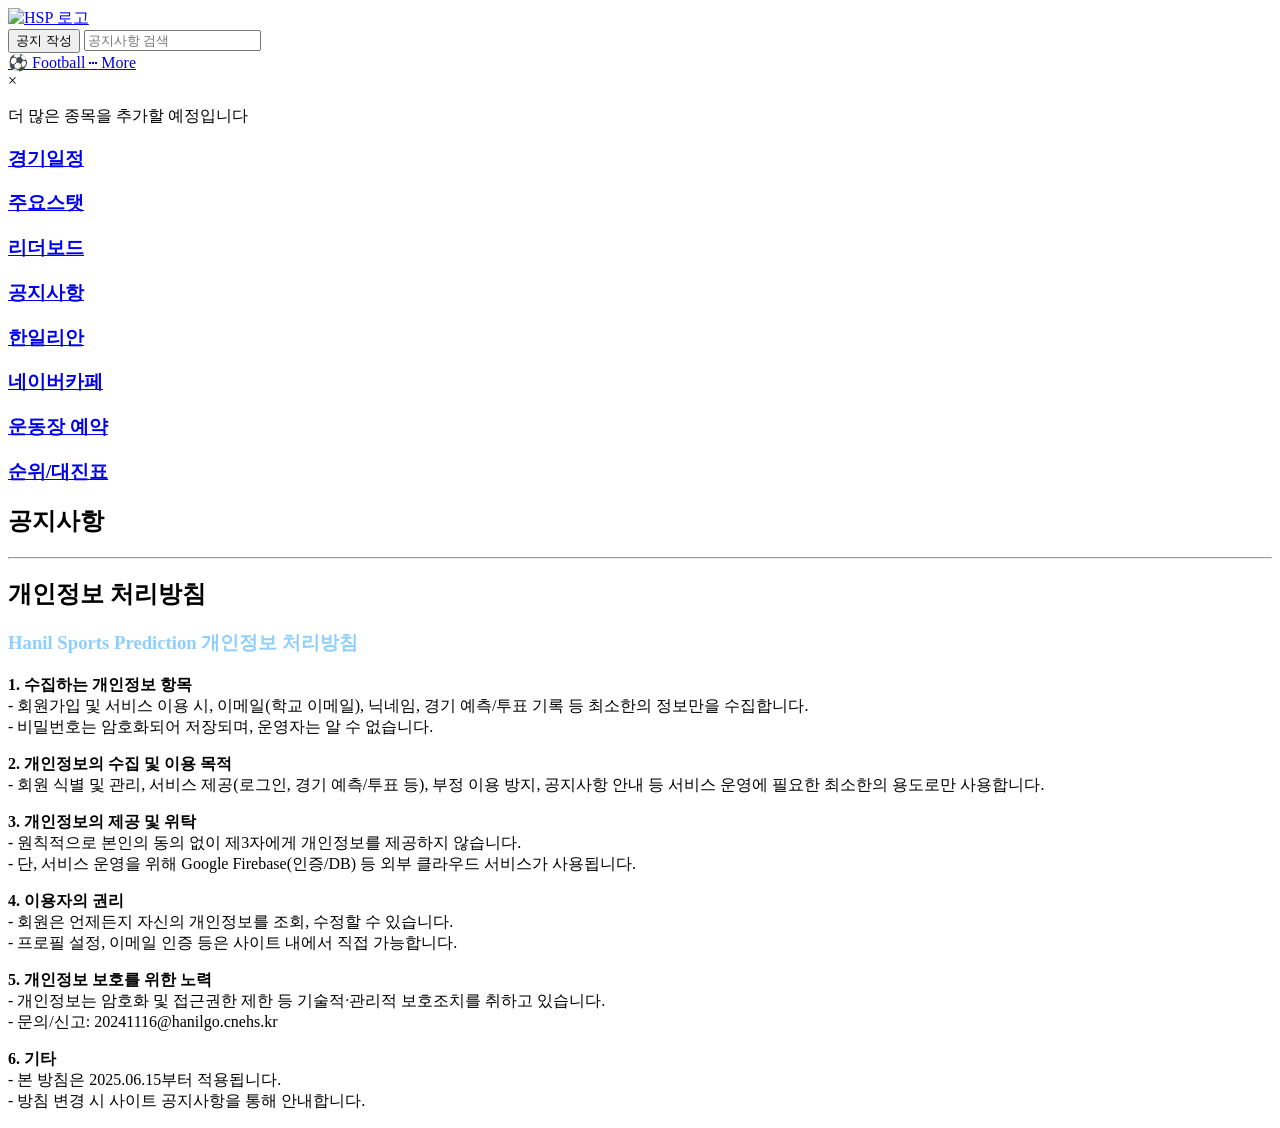
==== commit bebf8693: "Update footer.html" ====
--- a/footer.html
+++ b/footer.html
@@ -4,11 +4,6 @@
     <meta charset="UTF-8">
     <meta name="viewport" content="width=device-width, initial-scale=1.0">
     <title>Hanil Sports Prediction - 공지사항</title>
-    <link rel="stylesheet" href="base.css">
-    <link rel="stylesheet" href="matches.css">
-    <link rel="stylesheet" href="features.css">
-    <link rel="stylesheet" href="modal.css">
-    <link rel="stylesheet" href="notice.css">
     <link rel="icon" href="https://i.imgur.com/Lu3D6Qb.png"/>
     
 <!-- Firebase SDK CDN -->
@@ -133,28 +128,24 @@
                     <strong>2. 개인정보의 수집 및 이용 목적</strong><br>
                     - 회원 식별 및 관리, 서비스 제공(로그인, 경기 예측/투표 등), 부정 이용 방지, 공지사항 안내 등 서비스 운영에 필요한 최소한의 용도로만 사용합니다.
                 </p>
-                <p>
-                    <strong>3. 개인정보의 보관 및 파기</strong><br>
-                    - 회원 탈퇴 시 즉시 모든 개인정보는 안전하게 삭제됩니다.<br>
-                    - 1년 이상 미이용 시, 관련 법령에 따라 개인정보를 별도 분리보관 또는 파기할 수 있습니다.
-                </p>
-                <p>
-                    <strong>4. 개인정보의 제공 및 위탁</strong><br>
+
+                <p>
+                    <strong>3. 개인정보의 제공 및 위탁</strong><br>
                     - 원칙적으로 본인의 동의 없이 제3자에게 개인정보를 제공하지 않습니다.<br>
                     - 단, 서비스 운영을 위해 Google Firebase(인증/DB) 등 외부 클라우드 서비스가 사용됩니다.
                 </p>
                 <p>
-                    <strong>5. 이용자의 권리</strong><br>
+                    <strong>4. 이용자의 권리</strong><br>
                     - 회원은 언제든지 자신의 개인정보를 조회, 수정할 수 있습니다.<br>
                     - 프로필 설정, 이메일 인증 등은 사이트 내에서 직접 가능합니다.
                 </p>
                 <p>
-                    <strong>6. 개인정보 보호를 위한 노력</strong><br>
+                    <strong>5. 개인정보 보호를 위한 노력</strong><br>
                     - 개인정보는 암호화 및 접근권한 제한 등 기술적·관리적 보호조치를 취하고 있습니다.<br>
-                    - 문의/신고: centum100@gmail.com
-                </p>
-                <p>
-                    <strong>7. 기타</strong><br>
+                    - 문의/신고: 20241116@hanilgo.cnehs.kr
+                </p>
+                <p>
+                    <strong>6. 기타</strong><br>
                     - 본 방침은 2025.06.15부터 적용됩니다.<br>
                     - 방침 변경 시 사이트 공지사항을 통해 안내합니다.
                 </p>
@@ -272,9 +263,9 @@
             
 
 
-    <!-- 스크립트는 Firebase SDK 로드 후에 실행 -->
-    <script type="module" src="auth.js"></script>
-    <script src="matchData.js"></script>
+    <script src="auth-config.js"></script>
+    <script src="auth-manager-core.js"></script>
+    <script src="auth-manager-handlers.js"></script>    
     <script src="script.js"></script>
     <script src="admin-controller.js"></script>
 </body>
